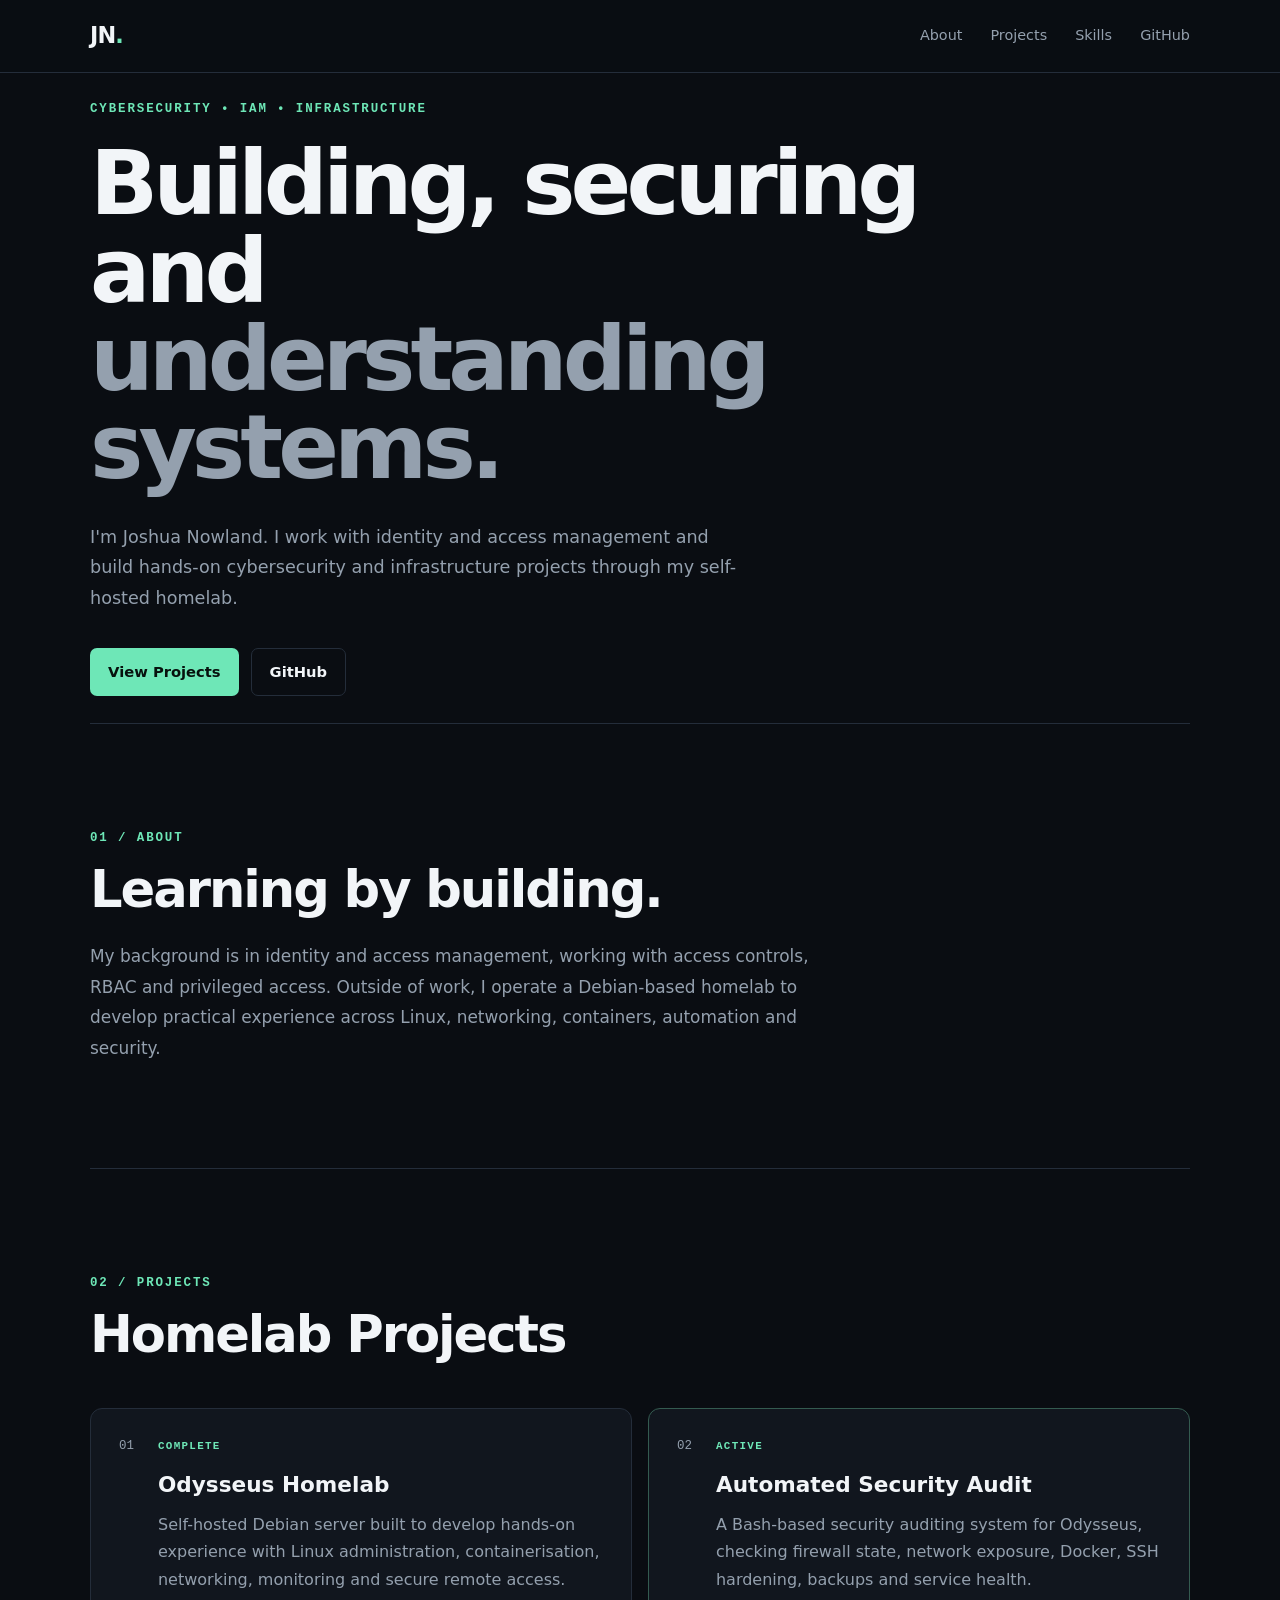
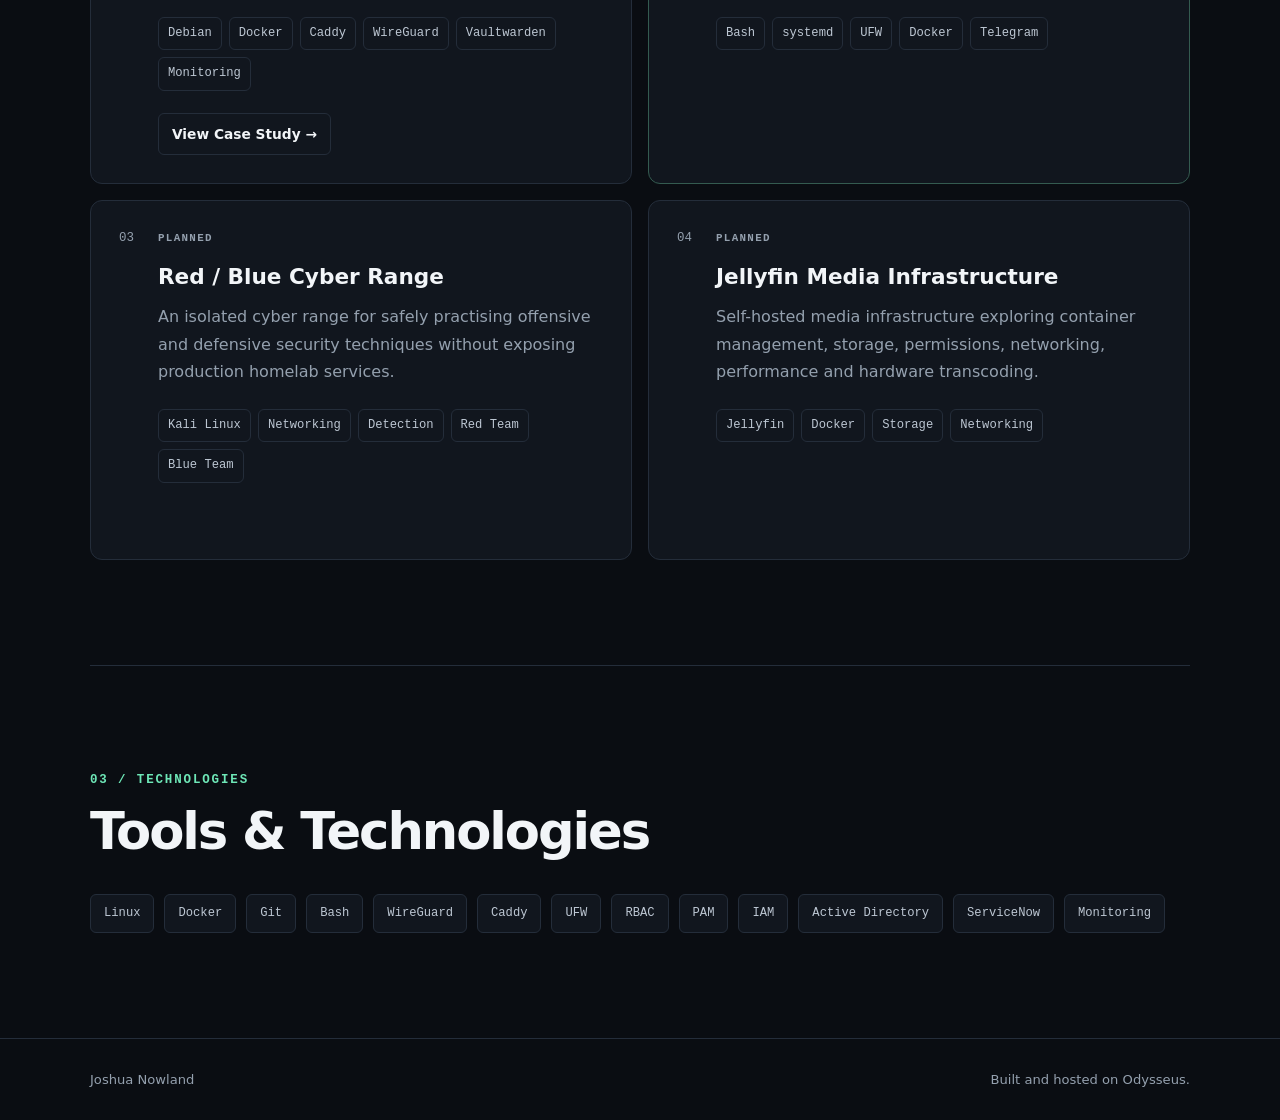
==== index.html @ 7f3c0e09 "Activate security audit project" ====
<!DOCTYPE html>
<html lang="en">
<head>
    <meta charset="UTF-8">
    <meta name="viewport" content="width=device-width, initial-scale=1.0">

    <title>Joshua Nowland | Cybersecurity & Infrastructure</title>

    <meta name="description"
          content="Joshua Nowland's cybersecurity, infrastructure and homelab portfolio.">

    <link rel="stylesheet" href="assets/css/style.css">
</head>

<body>

<header>
    <nav class="container">
        <a class="logo" href="#">JN<span>.</span></a>

        <div class="nav-links">
            <a href="#about">About</a>
            <a href="#projects">Projects</a>
            <a href="#skills">Skills</a>
            <a href="https://github.com/beynzzzz"
               target="_blank"
               rel="noopener noreferrer">GitHub</a>
        </div>
    </nav>
</header>


<main>

    <!-- HERO -->
    <section class="hero container">

        <p class="eyebrow">CYBERSECURITY • IAM • INFRASTRUCTURE</p>

        <h1>
            Building, securing and
            <span>understanding systems.</span>
        </h1>

        <p class="hero-text">
            I'm Joshua Nowland. I work with identity and access management
            and build hands-on cybersecurity and infrastructure projects
            through my self-hosted homelab.
        </p>

        <div class="hero-buttons">
            <a class="button primary" href="#projects">View Projects</a>

            <a class="button secondary"
               href="https://github.com/beynzzzz"
               target="_blank"
               rel="noopener noreferrer">
               GitHub
            </a>
        </div>

    </section>


    <!-- ABOUT -->
    <section id="about" class="section container">

        <p class="section-label">01 / ABOUT</p>

        <h2>Learning by building.</h2>

        <p class="section-intro">
            My background is in identity and access management, working with
            access controls, RBAC and privileged access. Outside of work,
            I operate a Debian-based homelab to develop practical experience
            across Linux, networking, containers, automation and security.
        </p>

    </section>


    <!-- PROJECTS -->
    <section id="projects" class="section container">

        <p class="section-label">02 / PROJECTS</p>

        <h2>Homelab Projects</h2>

        <div class="project-grid">

            <article class="project-card">
                <div class="project-number">01</div>

                <div>
                    <p class="project-status live">COMPLETE</p>

                    <h3>Odysseus Homelab</h3>

                    <p>
                        Self-hosted Debian server built to develop hands-on
                        experience with Linux administration, containerisation,
                        networking, monitoring and secure remote access.
                    </p>

                    <div class="tags">
                        <span>Debian</span>
                        <span>Docker</span>
                        <span>Caddy</span>
                        <span>WireGuard</span>
                        <span>Vaultwarden</span>
                        <span>Monitoring</span>
                    </div>
		    <a class="project-link" href="/projects/odysseus/">
    			View Case Study →
		    </a>
                </div>
            </article>


            <article class="project-card featured">
                <div class="project-number">02</div>

                <div>
                    <p class="project-status live">ACTIVE</p>

                    <h3>Automated Security Audit</h3>

                    <p>
                        A Bash-based security auditing system for Odysseus,
                        checking firewall state, network exposure, Docker,
                        SSH hardening, backups and service health.
                    </p>

                    <div class="tags">
                        <span>Bash</span>
                        <span>systemd</span>
                        <span>UFW</span>
                        <span>Docker</span>
                        <span>Telegram</span>
                    </div>
                </div>
            </article>


            <article class="project-card">
                <div class="project-number">03</div>

                <div>
                    <p class="project-status">PLANNED</p>

                    <h3>Red / Blue Cyber Range</h3>

                    <p>
                        An isolated cyber range for safely practising offensive
                        and defensive security techniques without exposing
                        production homelab services.
                    </p>

                    <div class="tags">
                        <span>Kali Linux</span>
                        <span>Networking</span>
                        <span>Detection</span>
                        <span>Red Team</span>
                        <span>Blue Team</span>
                    </div>
                </div>
            </article>


            <article class="project-card">
                <div class="project-number">04</div>

                <div>
                    <p class="project-status">PLANNED</p>

                    <h3>Jellyfin Media Infrastructure</h3>

                    <p>
                        Self-hosted media infrastructure exploring container
                        management, storage, permissions, networking,
                        performance and hardware transcoding.
                    </p>

                    <div class="tags">
                        <span>Jellyfin</span>
                        <span>Docker</span>
                        <span>Storage</span>
                        <span>Networking</span>
                    </div>
                </div>
            </article>

        </div>

    </section>


    <!-- SKILLS -->
    <section id="skills" class="section container">

        <p class="section-label">03 / TECHNOLOGIES</p>

        <h2>Tools & Technologies</h2>

        <div class="skills">
            <span>Linux</span>
            <span>Docker</span>
            <span>Git</span>
            <span>Bash</span>
            <span>WireGuard</span>
            <span>Caddy</span>
            <span>UFW</span>
            <span>RBAC</span>
            <span>PAM</span>
            <span>IAM</span>
            <span>Active Directory</span>
            <span>ServiceNow</span>
            <span>Monitoring</span>
        </div>

    </section>

</main>


<footer>
    <div class="container footer-content">
        <p>Joshua Nowland</p>
        <p>Built and hosted on Odysseus.</p>
    </div>
</footer>

</body>
</html>
---- assets/css/style.css ----
:root {
    --background: #0a0d12;
    --surface: #11161e;
    --surface-hover: #161d27;
    --border: #242d3a;
    --border-hover: #3a495d;

    --text: #f2f5f8;
    --muted: #94a0ae;

    --accent: #6ee7b7;
    --accent-dark: #36b889;

    --max-width: 1100px;
}


/* ========================================
   RESET
   ======================================== */

* {
    box-sizing: border-box;
    margin: 0;
    padding: 0;
}

html {
    scroll-behavior: smooth;
}

body {
    min-height: 100vh;

    background: var(--background);
    color: var(--text);

    font-family:
        Inter,
        ui-sans-serif,
        system-ui,
        -apple-system,
        BlinkMacSystemFont,
        "Segoe UI",
        sans-serif;

    line-height: 1.6;
}

a {
    color: inherit;
    text-decoration: none;
}

.container {
    width: min(90%, var(--max-width));
    margin-inline: auto;
}


/* ========================================
   HEADER / NAVIGATION
   ======================================== */

header {
    position: relative;
    z-index: 10;

    background: rgba(10, 13, 18, 0.96);
    border-bottom: 1px solid var(--border);
}

nav {
    min-height: 72px;

    display: flex;
    align-items: center;
    justify-content: space-between;

    gap: 30px;
}

.logo {
    flex-shrink: 0;

    font-size: 1.4rem;
    font-weight: 800;
    letter-spacing: -0.04em;
}

.logo span {
    color: var(--accent);
}

.nav-links {
    display: flex;
    align-items: center;
    gap: 28px;
}

.nav-links a {
    color: var(--muted);

    font-size: 0.9rem;

    transition: color 0.2s ease;
}

.nav-links a:hover {
    color: var(--text);
}


/* ========================================
   HOMEPAGE HERO
   ======================================== */

.hero {
    min-height: 650px;

    display: flex;
    flex-direction: column;
    justify-content: center;
}

.eyebrow,
.section-label {
    color: var(--accent);

    font-family:
        "SFMono-Regular",
        Consolas,
        "Liberation Mono",
        monospace;

    font-size: 0.78rem;
    font-weight: 700;
    letter-spacing: 0.15em;
}

.hero h1 {
    max-width: 850px;

    margin-top: 20px;

    font-size: clamp(3rem, 7vw, 5.7rem);
    line-height: 0.98;
    letter-spacing: -0.055em;
}

.hero h1 span {
    color: var(--muted);
}

.hero-text {
    max-width: 650px;

    margin-top: 30px;

    color: var(--muted);

    font-size: 1.1rem;
    line-height: 1.75;
}

.hero-buttons {
    display: flex;
    flex-wrap: wrap;
    gap: 12px;

    margin-top: 34px;
}


/* ========================================
   BUTTONS
   ======================================== */

.button {
    display: inline-flex;
    align-items: center;
    justify-content: center;

    padding: 11px 18px;

    border-radius: 7px;

    font-size: 0.92rem;
    font-weight: 650;

    transition:
        background 0.2s ease,
        color 0.2s ease,
        border-color 0.2s ease,
        transform 0.2s ease;
}

.button.primary {
    background: var(--accent);
    color: #07110d;
}

.button.primary:hover {
    background: var(--accent-dark);
    transform: translateY(-1px);
}

.button.secondary {
    border: 1px solid var(--border);
}

.button.secondary:hover {
    background: var(--surface);
    border-color: var(--border-hover);
}


/* ========================================
   GENERAL SECTIONS
   ======================================== */

.section {
    padding: 105px 0;

    border-top: 1px solid var(--border);
}

.section h2 {
    margin-top: 12px;

    font-size: clamp(2rem, 4vw, 3.2rem);
    line-height: 1.1;
    letter-spacing: -0.04em;
}

.section-intro {
    max-width: 750px;

    margin-top: 24px;

    color: var(--muted);

    font-size: 1.06rem;
    line-height: 1.8;
}


/* ========================================
   HOMEPAGE PROJECTS
   ======================================== */

.project-grid {
    margin-top: 45px;

    display: grid;
    grid-template-columns: repeat(2, minmax(0, 1fr));

    gap: 16px;
}

.project-card {
    position: relative;

    min-height: 360px;

    padding: 28px;

    display: flex;
    gap: 24px;

    background: var(--surface);

    border: 1px solid var(--border);
    border-radius: 12px;

    transition:
        transform 0.2s ease,
        background 0.2s ease,
        border-color 0.2s ease;
}

.project-card:hover {
    transform: translateY(-3px);

    background: var(--surface-hover);
    border-color: var(--border-hover);
}

.project-card.featured {
    border-color: #345b50;
}

.project-number {
    flex-shrink: 0;

    color: var(--muted);

    font-family:
        "SFMono-Regular",
        Consolas,
        "Liberation Mono",
        monospace;

    font-size: 0.78rem;
}

.project-card > div:last-child {
    min-width: 0;

    flex: 1;

    display: flex;
    flex-direction: column;
}

.project-status {
    display: inline-block;

    margin-bottom: 15px;

    color: var(--muted);

    font-family:
        "SFMono-Regular",
        Consolas,
        "Liberation Mono",
        monospace;

    font-size: 0.68rem;
    font-weight: 700;
    letter-spacing: 0.12em;
}

.project-status.live {
    color: var(--accent);
}

.project-card h3 {
    margin-bottom: 12px;

    font-size: 1.35rem;
    line-height: 1.35;
}

.project-card p {
    max-width: 540px;

    color: var(--muted);

    line-height: 1.7;
}


/* ========================================
   TAGS
   ======================================== */

.tags {
    display: flex;
    flex-wrap: wrap;

    gap: 7px;

    margin-top: 24px;
}

.tags span,
.skills span {
    padding: 6px 9px;

    color: #bdc7d3;

    border: 1px solid var(--border);
    border-radius: 6px;

    font-family:
        "SFMono-Regular",
        Consolas,
        "Liberation Mono",
        monospace;

    font-size: 0.76rem;
}


/* ========================================
   PROJECT CARD ACTION
   ======================================== */

.project-card .project-link {
    width: fit-content;

    display: inline-flex;
    align-items: center;

    margin-top: 22px;
    padding: 9px 13px;

    color: var(--text);

    border: 1px solid var(--border);
    border-radius: 6px;

    font-family: inherit;
    font-size: 0.86rem;
    font-weight: 600;

    transition:
        color 0.2s ease,
        background 0.2s ease,
        border-color 0.2s ease,
        transform 0.2s ease;
}

.project-card .project-link:hover {
    color: var(--accent);

    background: var(--surface-hover);
    border-color: var(--border-hover);

    transform: translateX(2px);
}


/* ========================================
   SKILLS
   ======================================== */

.skills {
    display: flex;
    flex-wrap: wrap;

    gap: 10px;

    margin-top: 35px;
}

.skills span {
    padding: 9px 13px;

    background: var(--surface);
}


/* ========================================
   ODYSSEUS CASE STUDY
   ======================================== */

/*
   This deliberately gives the project page
   the same horizontal alignment as the homepage
   even if the HTML does not include .container.
*/

.case-hero,
.case-hero ~ .section {
    width: min(90%, var(--max-width));
    margin-inline: auto;
}


/* Case study intro */

.case-hero {
    padding: 80px 0 72px;
}

.case-hero .back-link {
    display: inline-block;

    margin-bottom: 34px;

    color: var(--muted);

    font-size: 0.88rem;

    transition: color 0.2s ease;
}

.case-hero .back-link:hover {
    color: var(--accent);
}

.case-hero .eyebrow {
    display: block;

    margin-bottom: 14px;
}

.case-hero h1 {
    max-width: 800px;

    margin: 0;

    font-size: clamp(3rem, 6vw, 5rem);
    line-height: 1;
    letter-spacing: -0.055em;
}

.case-hero .hero-text {
    max-width: 720px;

    margin-top: 26px;

    color: var(--muted);

    font-size: 1.08rem;
    line-height: 1.8;
}

.case-hero .tags {
    margin-top: 28px;
}


/* Case study sections */

.case-hero ~ .section {
    padding: 78px 0;

    border-top: 1px solid var(--border);
}

.case-hero ~ .section .section-label {
    display: block;

    margin-bottom: 16px;
}

.case-hero ~ .section h2 {
    max-width: 800px;

    margin: 0;

    font-size: clamp(2rem, 4vw, 3rem);
    line-height: 1.1;
    letter-spacing: -0.04em;
}

.case-hero ~ .section > .section-intro {
    max-width: 760px;

    margin-top: 22px;

    color: var(--muted);

    font-size: 1.02rem;
    line-height: 1.8;
}


/* Case study information grid */

.case-grid {
    display: grid;
    grid-template-columns: repeat(2, minmax(0, 1fr));

    gap: 16px;

    margin-top: 36px;
}

.case-panel {
    min-width: 0;

    padding: 25px;

    background: var(--surface);

    border: 1px solid var(--border);
    border-radius: 11px;
}

.case-panel h3 {
    margin: 0 0 10px;

    color: var(--text);

    font-size: 1.05rem;
    line-height: 1.35;
}

.case-panel p {
    margin-top: 9px;

    color: var(--muted);

    font-size: 0.96rem;
    line-height: 1.75;
}

.case-panel code {
    padding: 2px 6px;

    background: var(--background);

    color: var(--text);

    border: 1px solid var(--border);
    border-radius: 4px;

    font-family:
        "SFMono-Regular",
        Consolas,
        "Liberation Mono",
        monospace;

    font-size: 0.86em;
}


/* Request path */

.architecture {
    width: 100%;

    margin: 20px 0 0;
    padding: 18px 20px;

    overflow-x: auto;

    background: #0c1118;

    color: #c7d0dc;

    border: 1px solid var(--border);
    border-radius: 7px;

    font-family:
        "SFMono-Regular",
        Consolas,
        "Liberation Mono",
        monospace;

    font-size: 0.8rem;
    line-height: 1.75;

    white-space: pre;
}


/* ========================================
   FOOTER
   ======================================== */

footer {
    padding: 30px 0;

    border-top: 1px solid var(--border);
}

.footer-content {
    display: flex;
    align-items: center;
    justify-content: space-between;

    gap: 20px;

    color: var(--muted);

    font-size: 0.82rem;
}

.footer-content a {
    transition: color 0.2s ease;
}

.footer-content a:hover {
    color: var(--accent);
}


/* ========================================
   MOBILE
   ======================================== */

@media (max-width: 720px) {

    .container {
        width: min(90%, var(--max-width));
    }


    /* Navigation */

    nav {
        min-height: 64px;
    }

    .nav-links {
        gap: 16px;
    }

    .nav-links a:not(:last-child) {
        display: none;
    }


    /* Homepage */

    .hero {
        min-height: 560px;
    }

    .hero h1 {
        font-size: clamp(2.8rem, 14vw, 4rem);
    }

    .section {
        padding: 70px 0;
    }

    .project-grid {
        grid-template-columns: 1fr;
    }

    .project-card {
        min-height: auto;

        padding: 24px;
    }


    /* Case study */

    .case-hero,
    .case-hero ~ .section {
        width: min(90%, var(--max-width));
    }

    .case-hero {
        padding: 58px 0 52px;
    }

    .case-hero .back-link {
        margin-bottom: 28px;
    }

    .case-hero .hero-text {
        font-size: 1rem;
    }

    .case-hero ~ .section {
        padding: 58px 0;
    }

    .case-grid {
        grid-template-columns: 1fr;

        gap: 14px;

        margin-top: 30px;
    }

    .case-panel {
        padding: 21px;
    }

    .architecture {
        padding: 15px;

        font-size: 0.72rem;
    }


    /* Footer */

    .footer-content {
        flex-direction: column;
        align-items: flex-start;

        gap: 6px;
    }
}
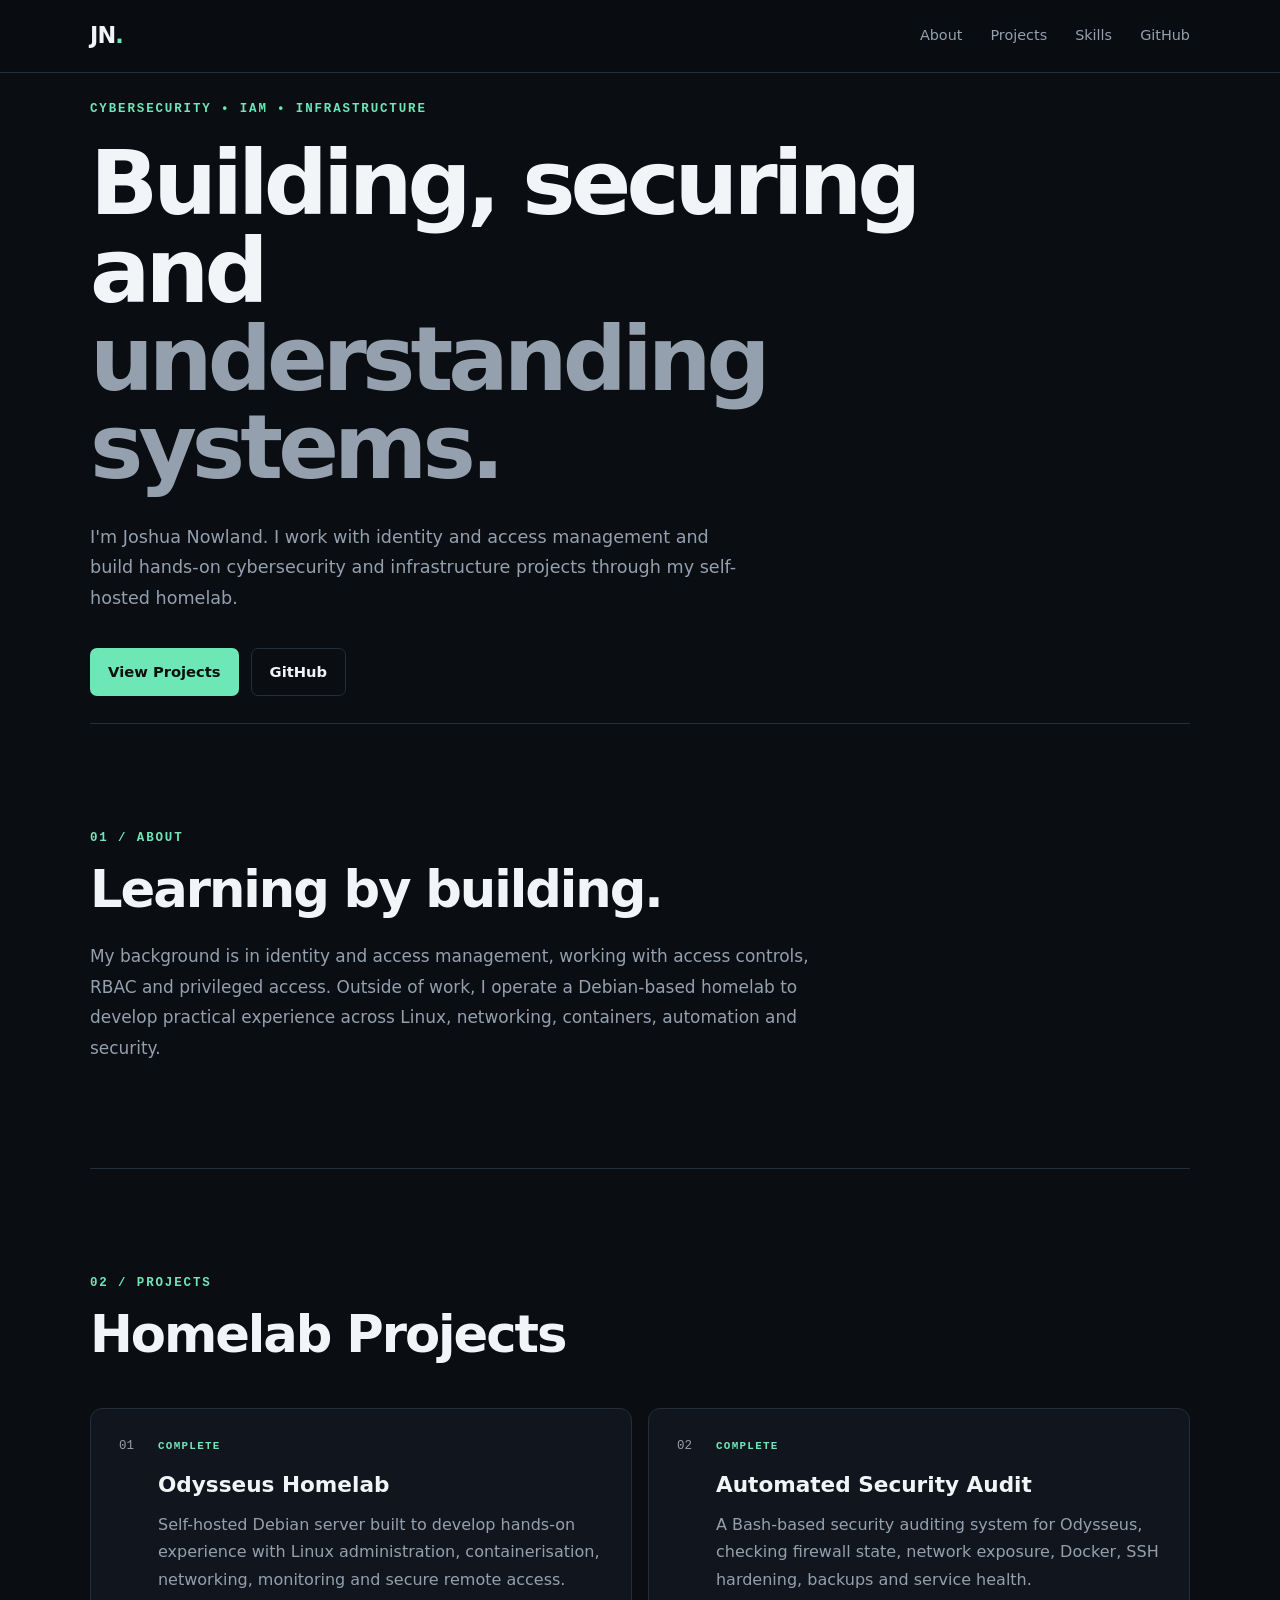
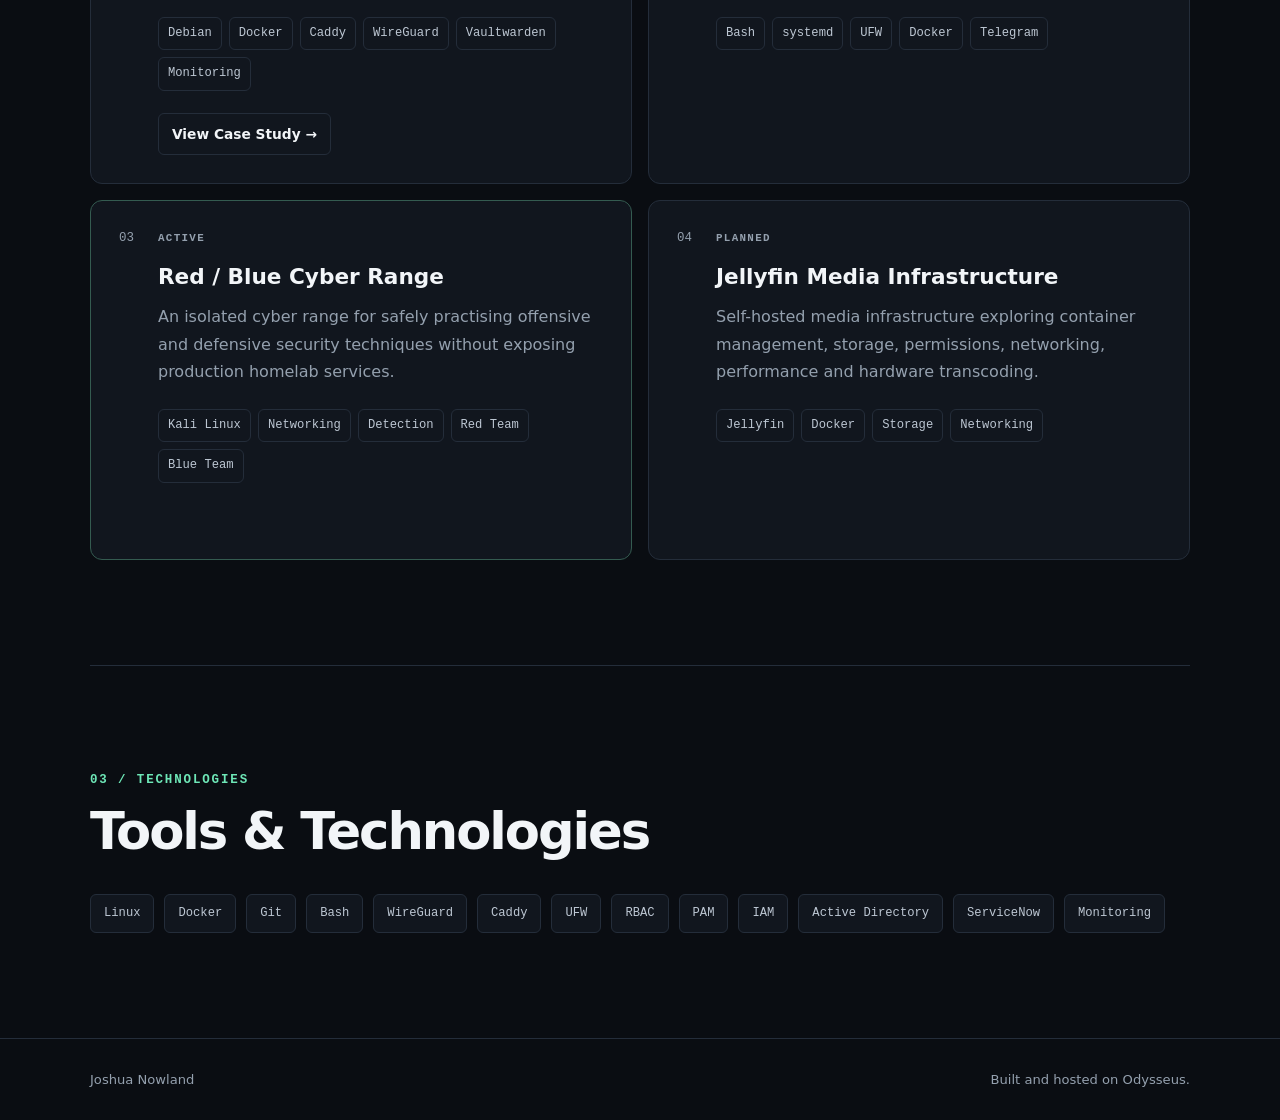
==== commit 6788b2cd: "Complete security audit and activate cyber range project" ====
--- a/index.html
+++ b/index.html
@@ -117,11 +117,11 @@
             </article>
 
 
-            <article class="project-card featured">
+            <article class="project-card">
                 <div class="project-number">02</div>
 
                 <div>
-                    <p class="project-status live">ACTIVE</p>
+                    <p class="project-status live">COMPLETE</p>
 
                     <h3>Automated Security Audit</h3>
 
@@ -142,11 +142,11 @@
             </article>
 
 
-            <article class="project-card">
+            <article class="project-card featured">
                 <div class="project-number">03</div>
 
                 <div>
-                    <p class="project-status">PLANNED</p>
+                    <p class="project-status">ACTIVE</p>
 
                     <h3>Red / Blue Cyber Range</h3>
 
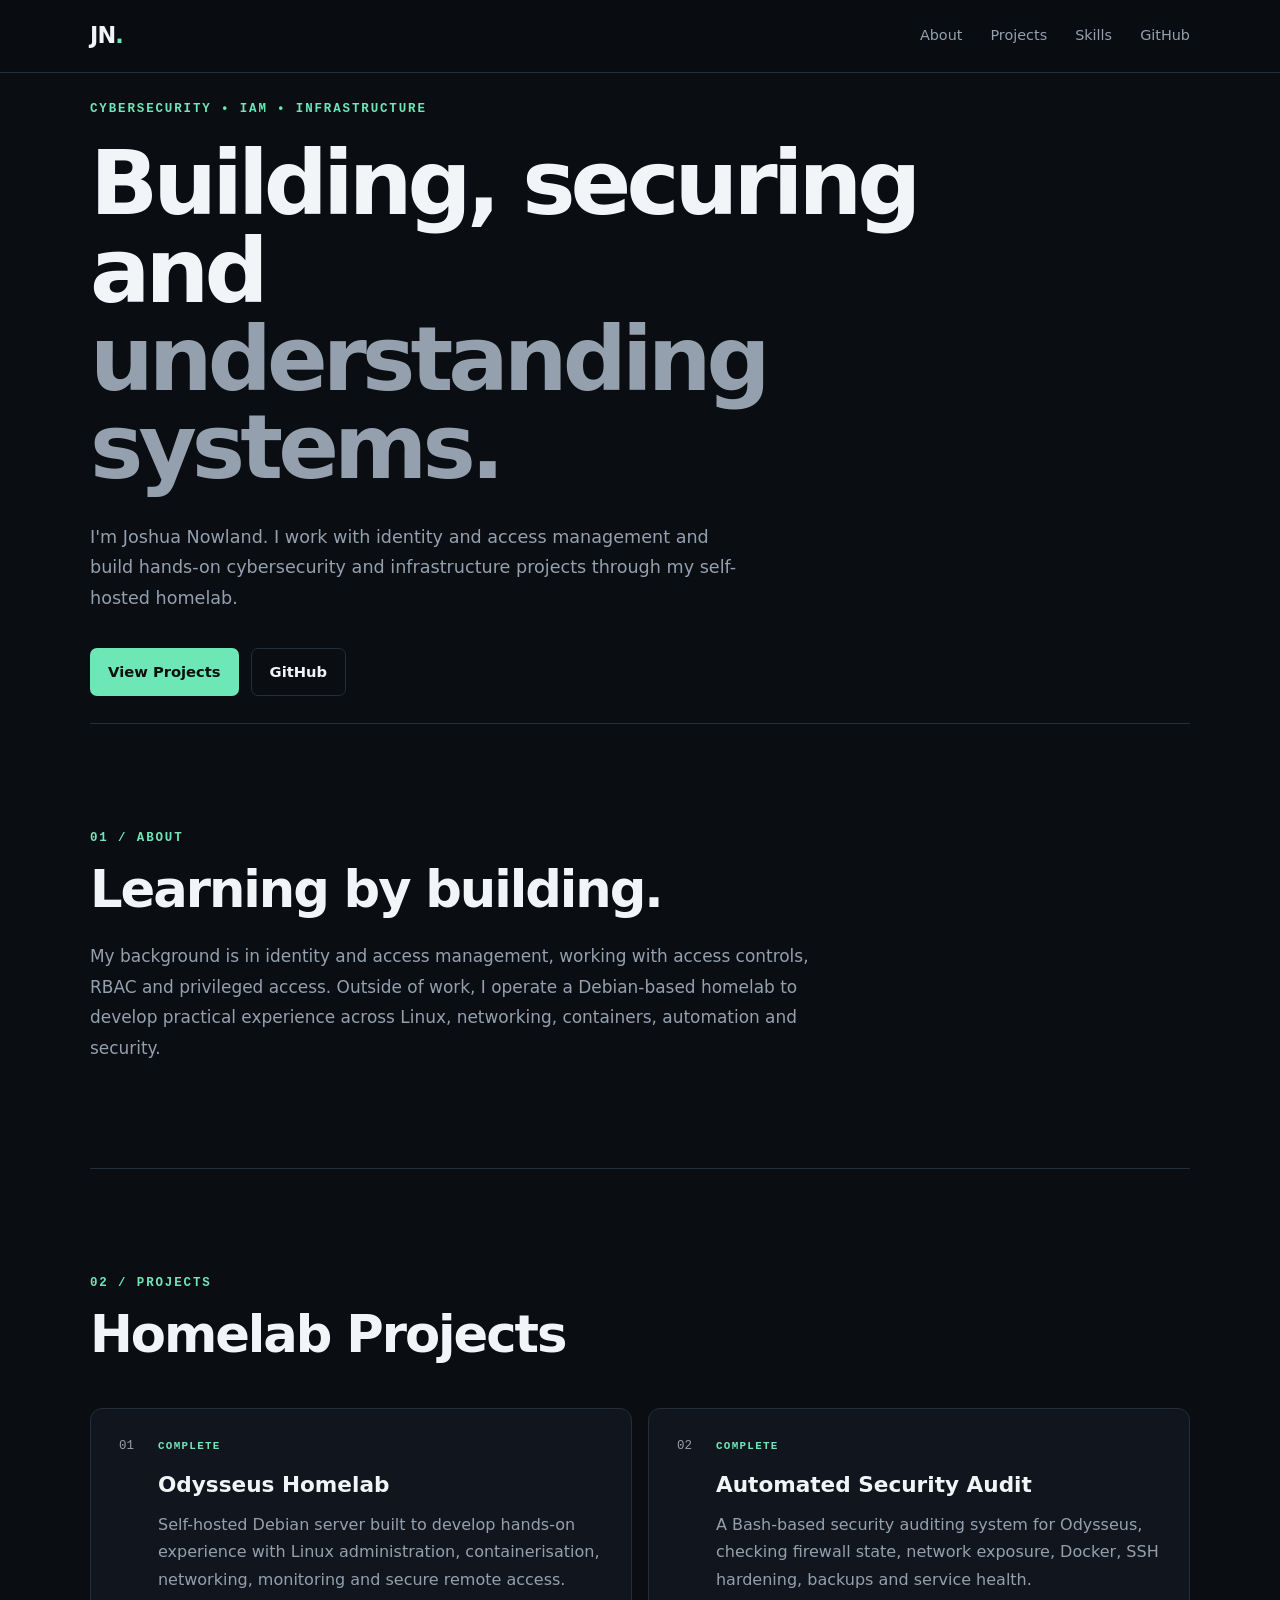
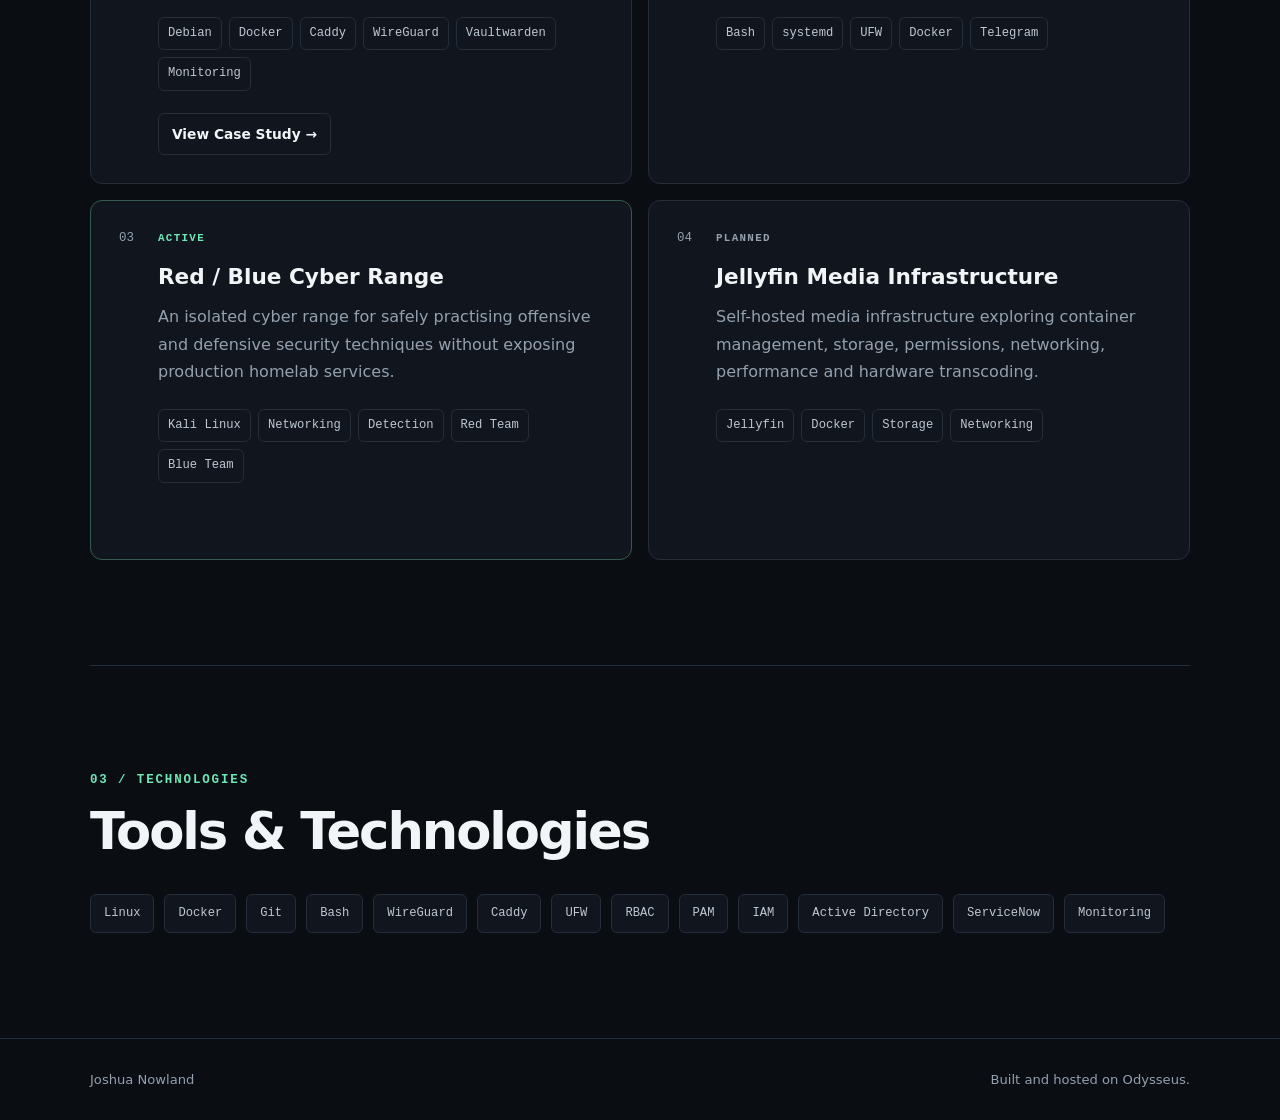
==== commit 7ef79cbf: "Style cyber range project as active" ====
--- a/index.html
+++ b/index.html
@@ -146,7 +146,7 @@
                 <div class="project-number">03</div>
 
                 <div>
-                    <p class="project-status">ACTIVE</p>
+                    <p class="project-status live">ACTIVE</p>
 
                     <h3>Red / Blue Cyber Range</h3>
 
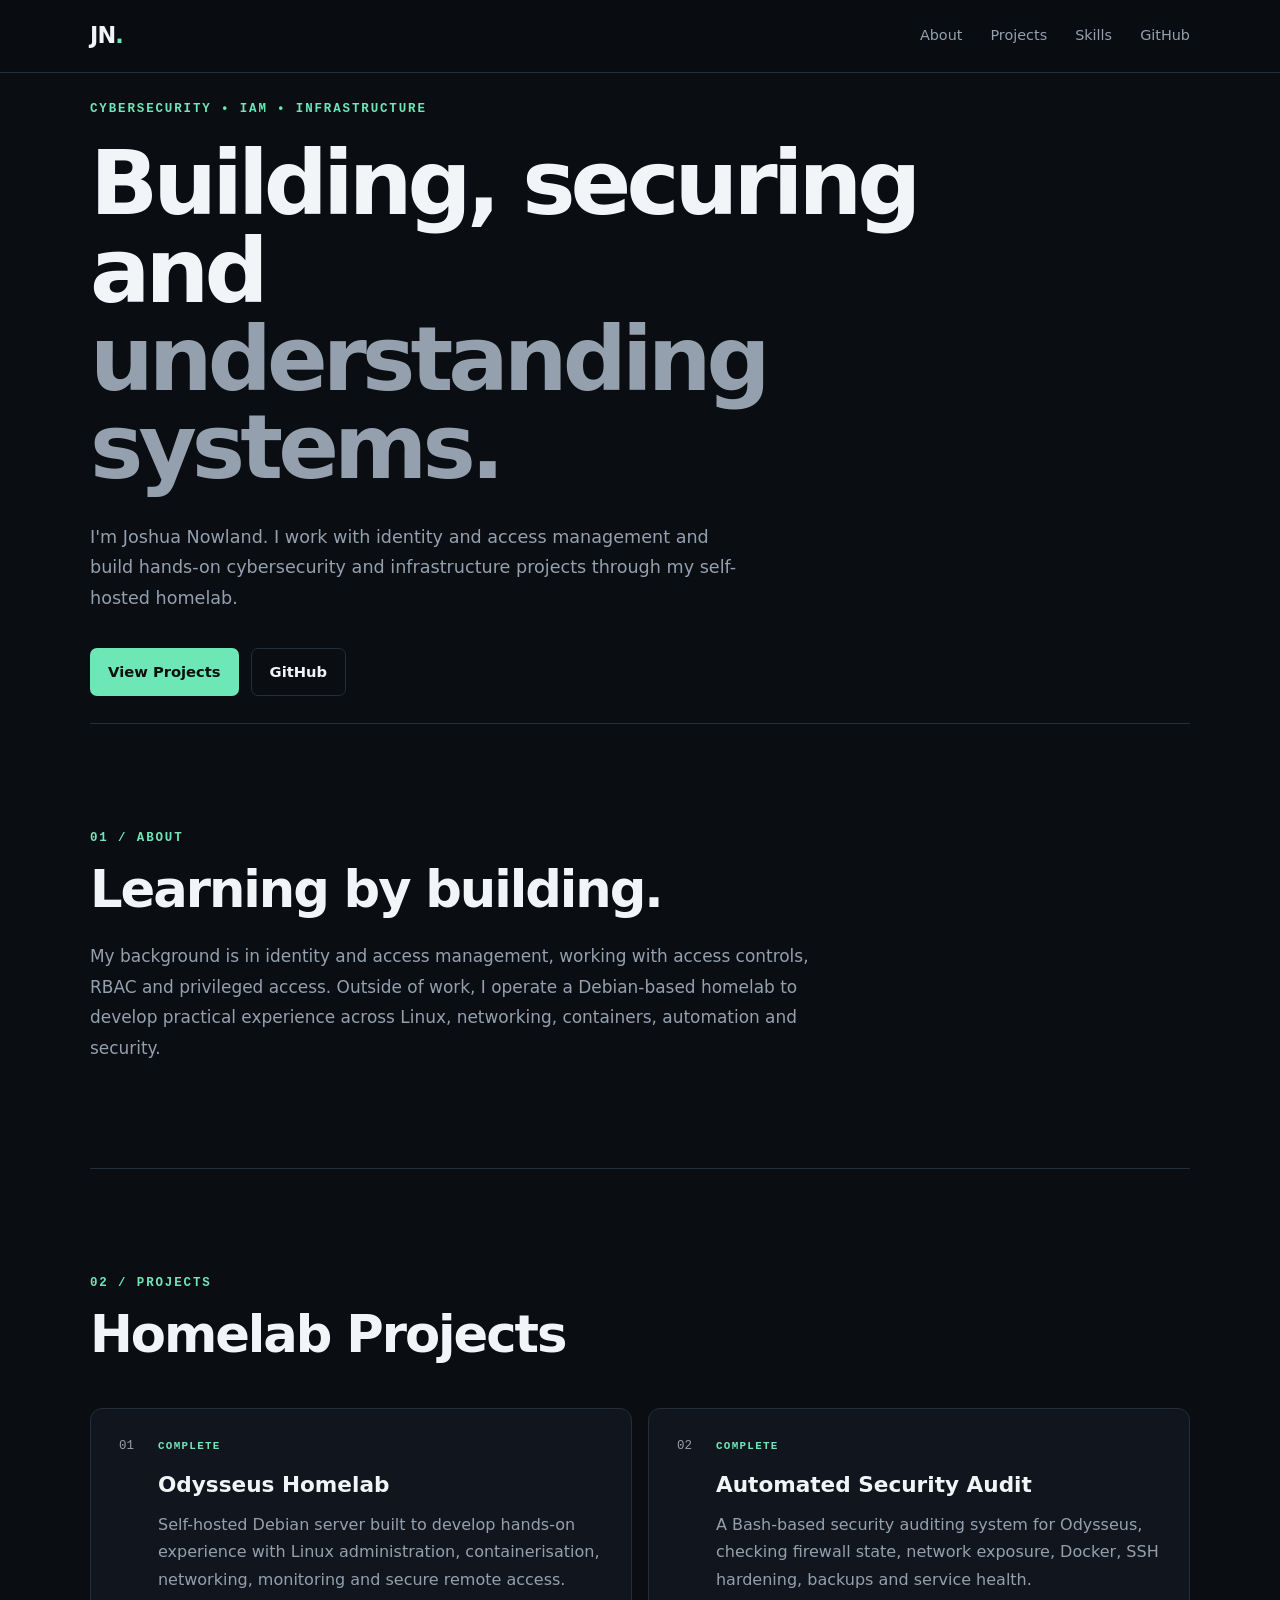
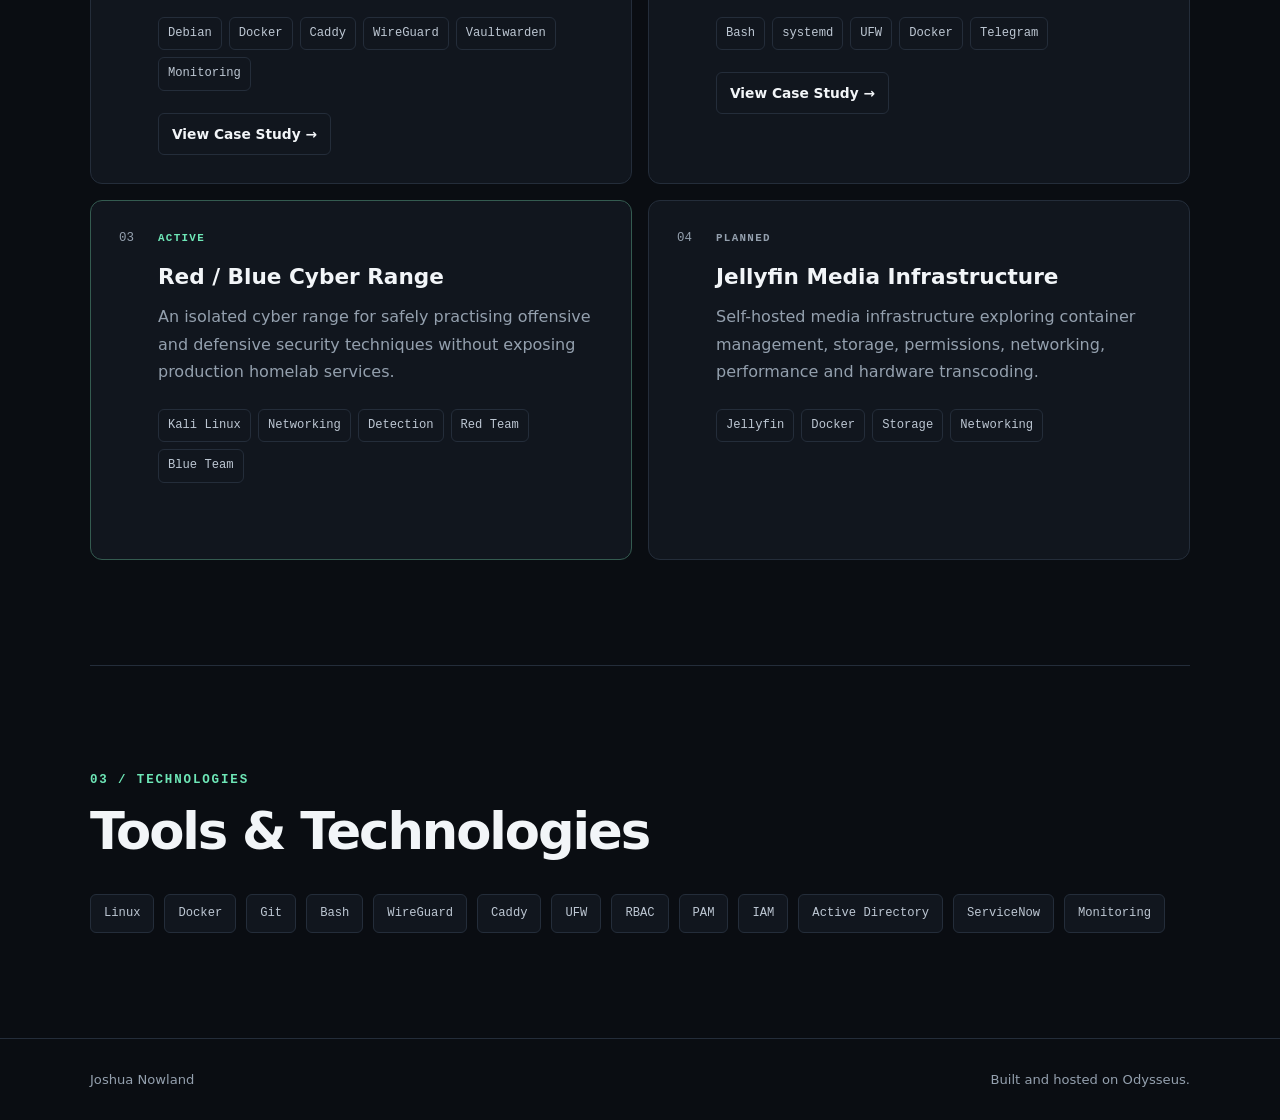
==== commit 3db61174: "Add security audit case study" ====
--- a/index.html
+++ b/index.html
@@ -136,8 +136,11 @@
                         <span>systemd</span>
                         <span>UFW</span>
                         <span>Docker</span>
-                        <span>Telegram</span>
-                    </div>
+                        <span>Telegram</span>	
+                    </div>
+		    <a class="project-link" href="/projects/security-audit/">
+    			View Case Study →
+		    </a>
                 </div>
             </article>
 
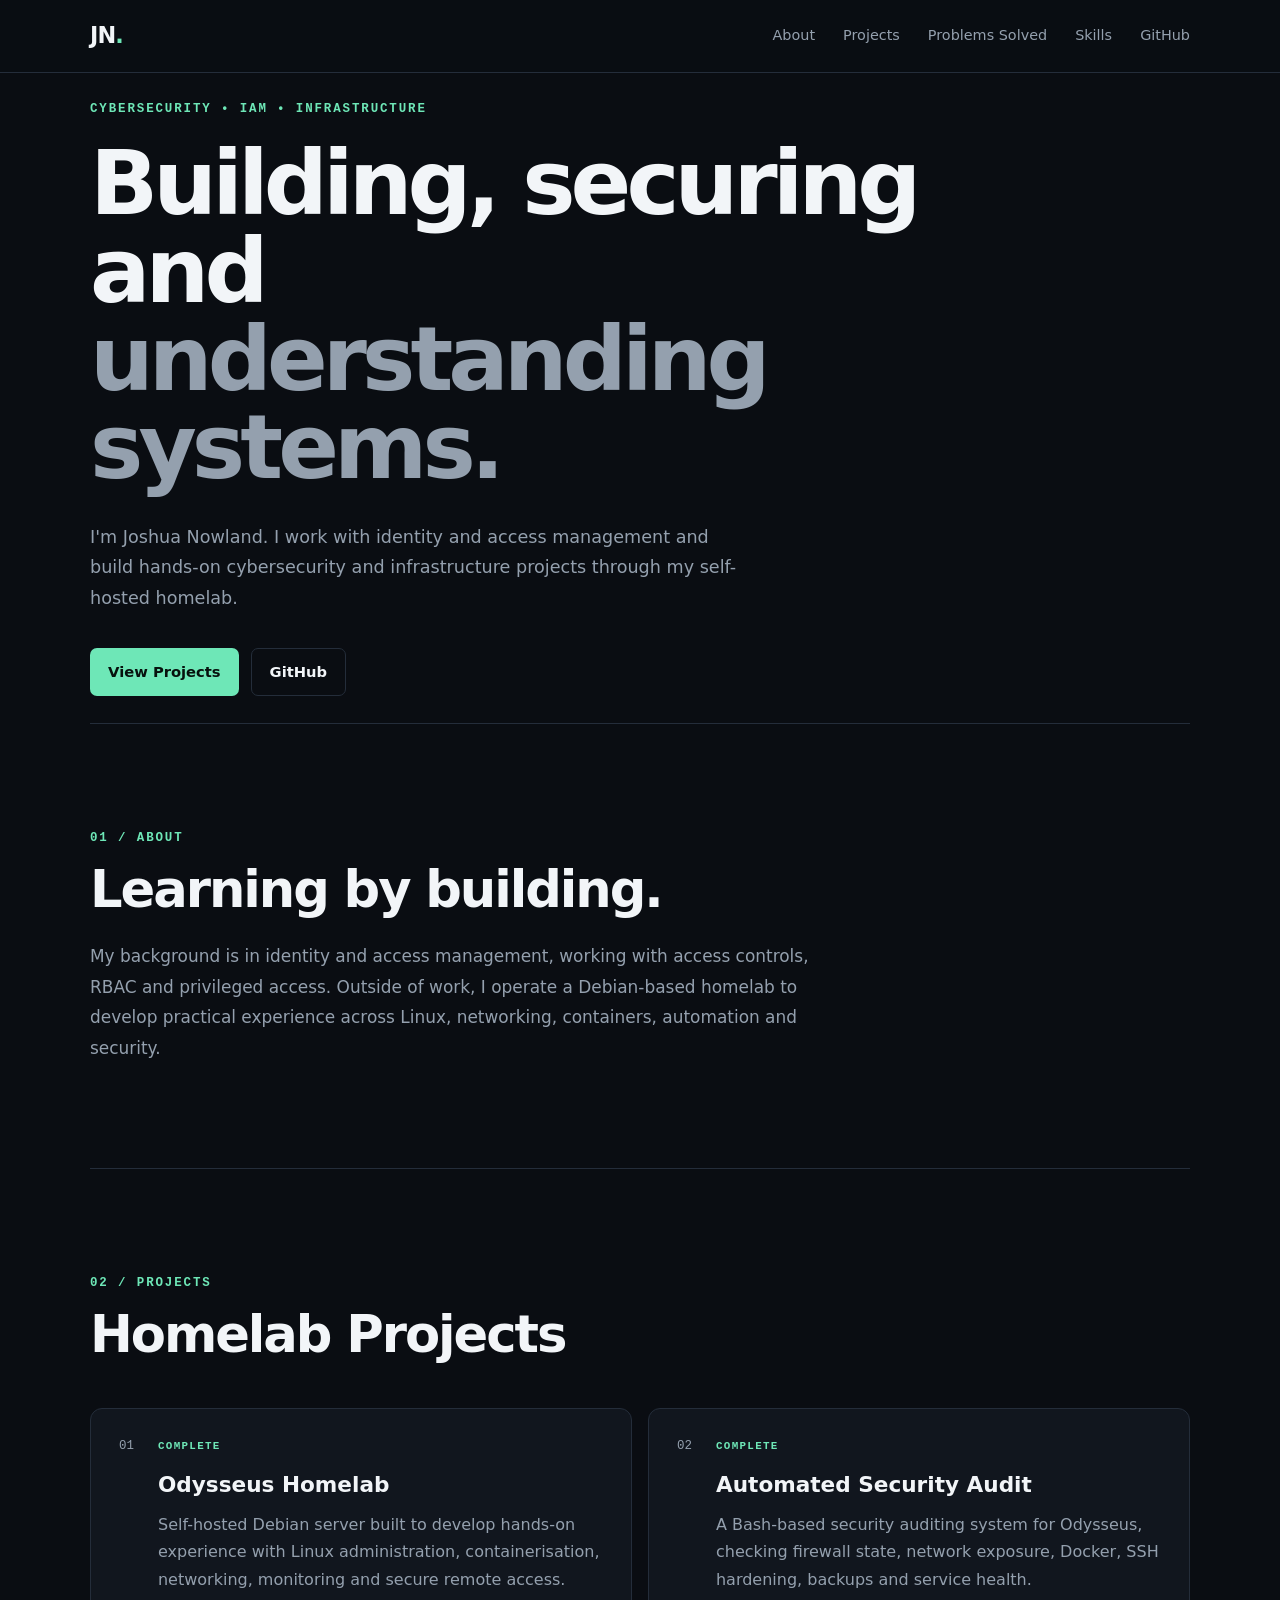
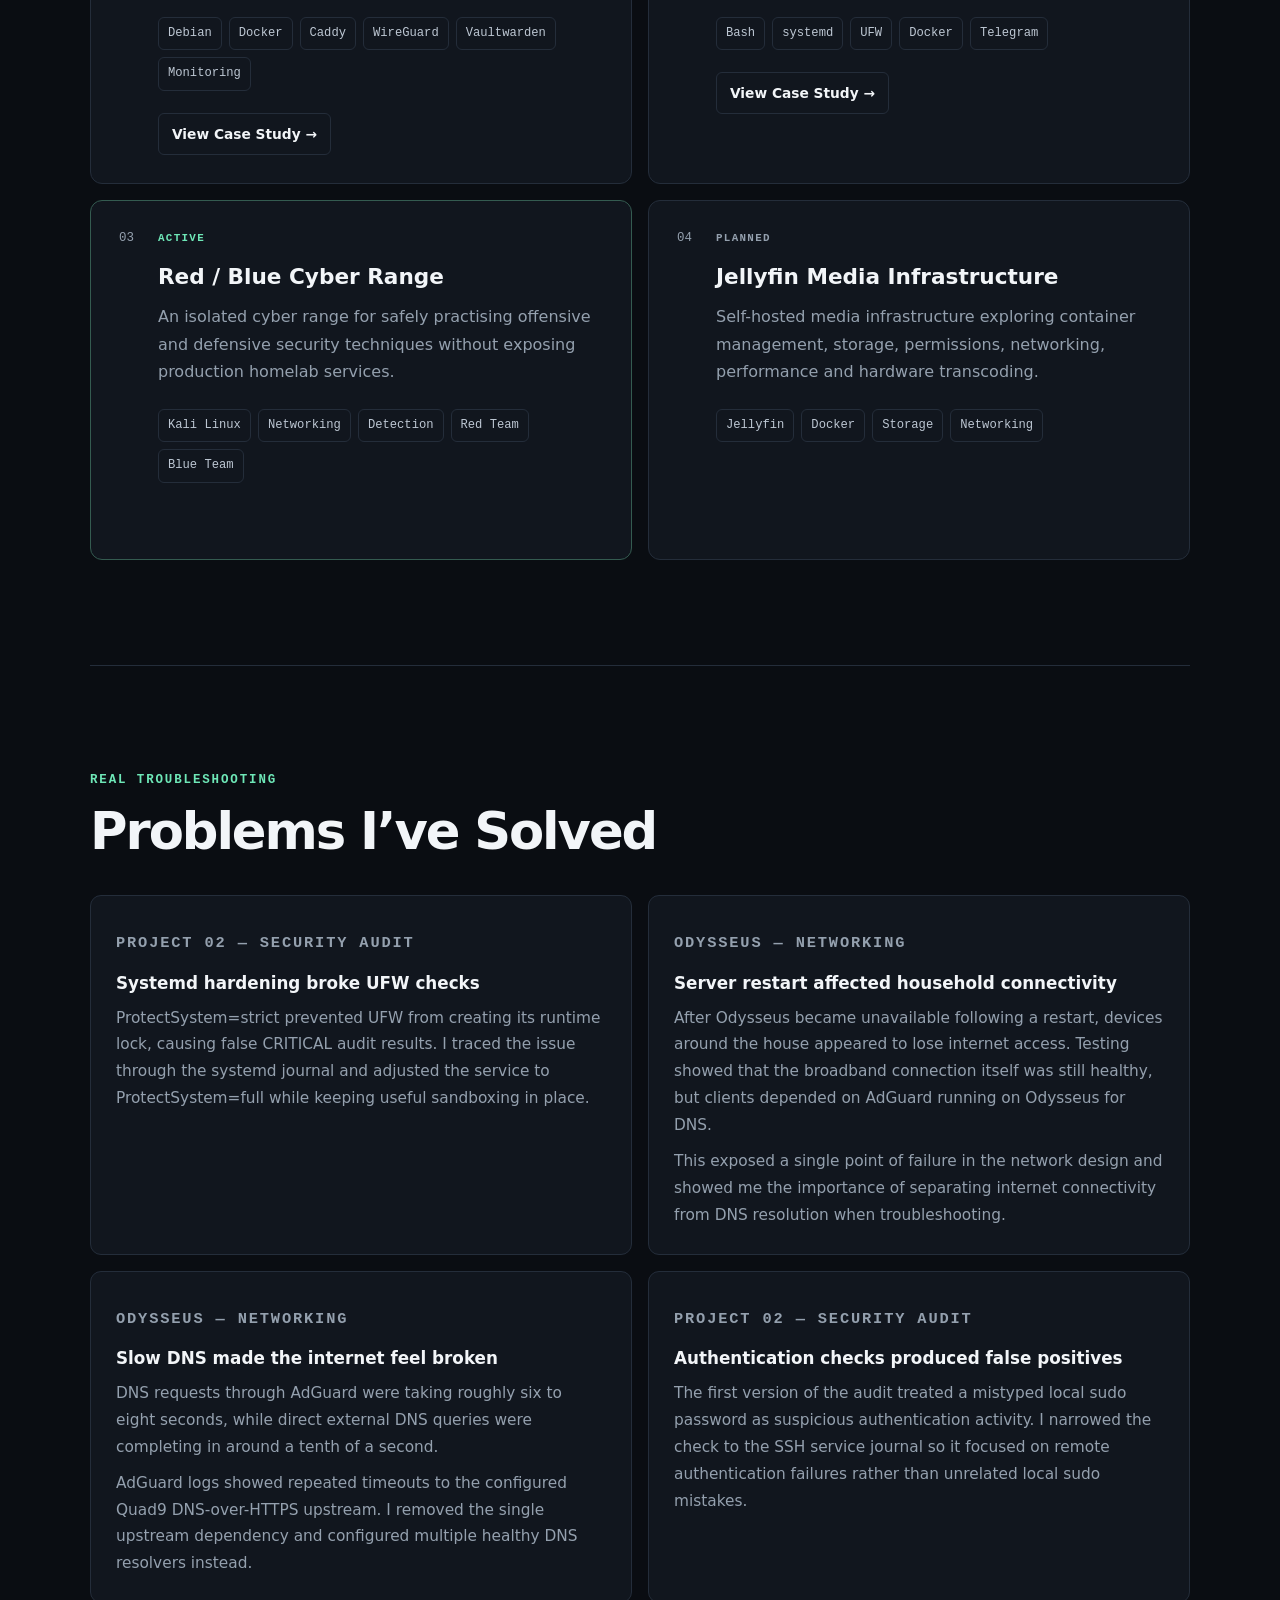
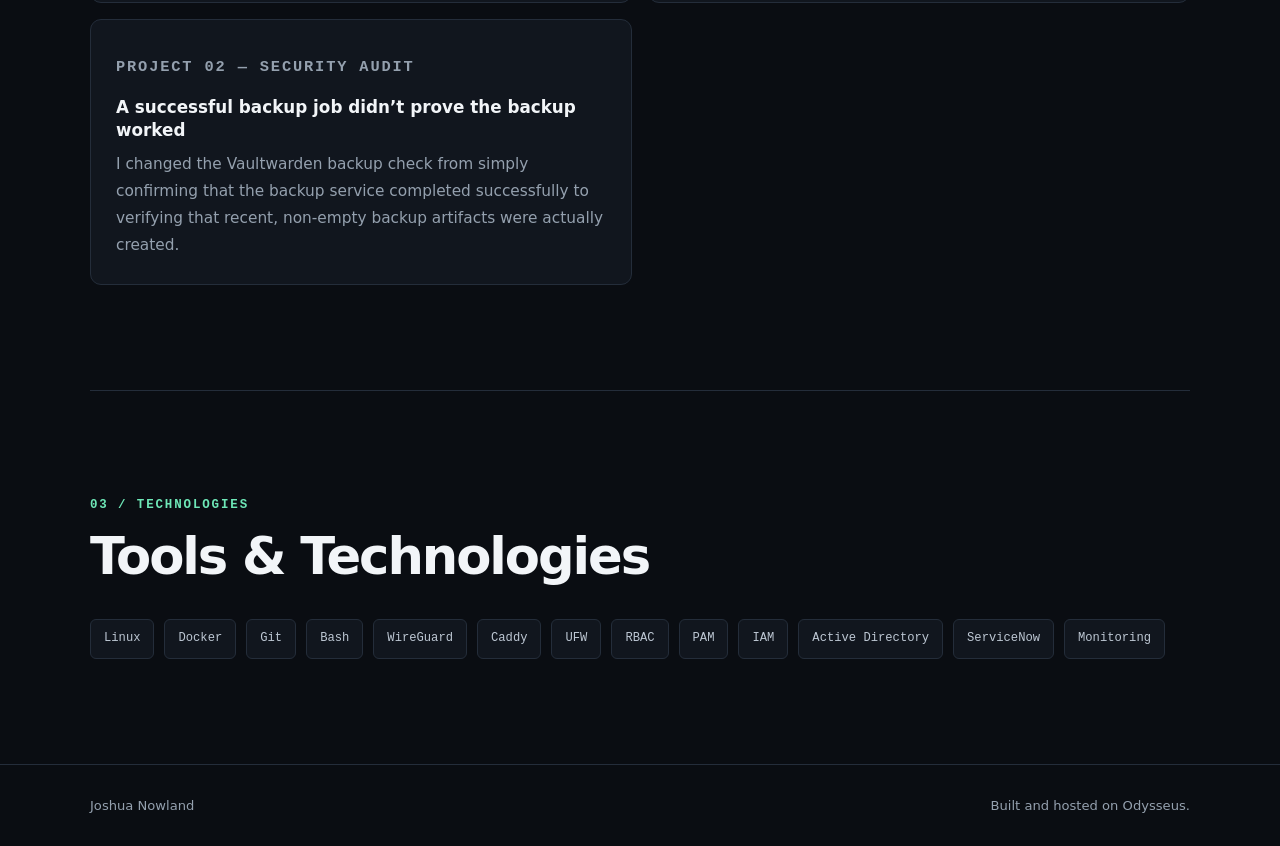
==== commit eaea46da: "Add troubleshooting section and complete security audit documentation" ====
--- a/index.html
+++ b/index.html
@@ -21,7 +21,8 @@
         <div class="nav-links">
             <a href="#about">About</a>
             <a href="#projects">Projects</a>
-            <a href="#skills">Skills</a>
+            <a href="#problems">Problems Solved</a>
+	    <a href="#skills">Skills</a>
             <a href="https://github.com/beynzzzz"
                target="_blank"
                rel="noopener noreferrer">GitHub</a>
@@ -197,7 +198,77 @@
 
     </section>
 
-
+    <section class="section container" id="problems">
+    <p class="section-label">REAL TROUBLESHOOTING</p>
+    <h2>Problems I’ve Solved</h2>
+
+    <div class="case-grid">
+
+        <div class="case-panel">
+            <p class="project-status">PROJECT 02 — SECURITY AUDIT</p>
+            <h3>Systemd hardening broke UFW checks</h3>
+            <p>
+                ProtectSystem=strict prevented UFW from creating its runtime lock,
+                causing false CRITICAL audit results. I traced the issue through the
+                systemd journal and adjusted the service to ProtectSystem=full while
+                keeping useful sandboxing in place.
+            </p>
+        </div>
+
+        <div class="case-panel">
+            <p class="project-status">ODYSSEUS — NETWORKING</p>
+            <h3>Server restart affected household connectivity</h3>
+            <p>
+                After Odysseus became unavailable following a restart, devices around
+                the house appeared to lose internet access. Testing showed that the
+                broadband connection itself was still healthy, but clients depended on
+                AdGuard running on Odysseus for DNS.
+            </p>
+            <p>
+                This exposed a single point of failure in the network design and showed
+                me the importance of separating internet connectivity from DNS
+                resolution when troubleshooting.
+            </p>
+        </div>
+
+        <div class="case-panel">
+            <p class="project-status">ODYSSEUS — NETWORKING</p>
+            <h3>Slow DNS made the internet feel broken</h3>
+            <p>
+                DNS requests through AdGuard were taking roughly six to eight seconds,
+                while direct external DNS queries were completing in around a tenth of
+                a second.
+            </p>
+            <p>
+                AdGuard logs showed repeated timeouts to the configured Quad9
+                DNS-over-HTTPS upstream. I removed the single upstream dependency and
+                configured multiple healthy DNS resolvers instead.
+            </p>
+        </div>
+
+        <div class="case-panel">
+            <p class="project-status">PROJECT 02 — SECURITY AUDIT</p>
+            <h3>Authentication checks produced false positives</h3>
+            <p>
+                The first version of the audit treated a mistyped local sudo password
+                as suspicious authentication activity. I narrowed the check to the SSH
+                service journal so it focused on remote authentication failures rather
+                than unrelated local sudo mistakes.
+            </p>
+        </div>
+
+        <div class="case-panel">
+            <p class="project-status">PROJECT 02 — SECURITY AUDIT</p>
+            <h3>A successful backup job didn’t prove the backup worked</h3>
+            <p>
+                I changed the Vaultwarden backup check from simply confirming that the
+                backup service completed successfully to verifying that recent,
+                non-empty backup artifacts were actually created.
+            </p>
+        </div>
+
+    </div>
+</section>
     <!-- SKILLS -->
     <section id="skills" class="section container">
 
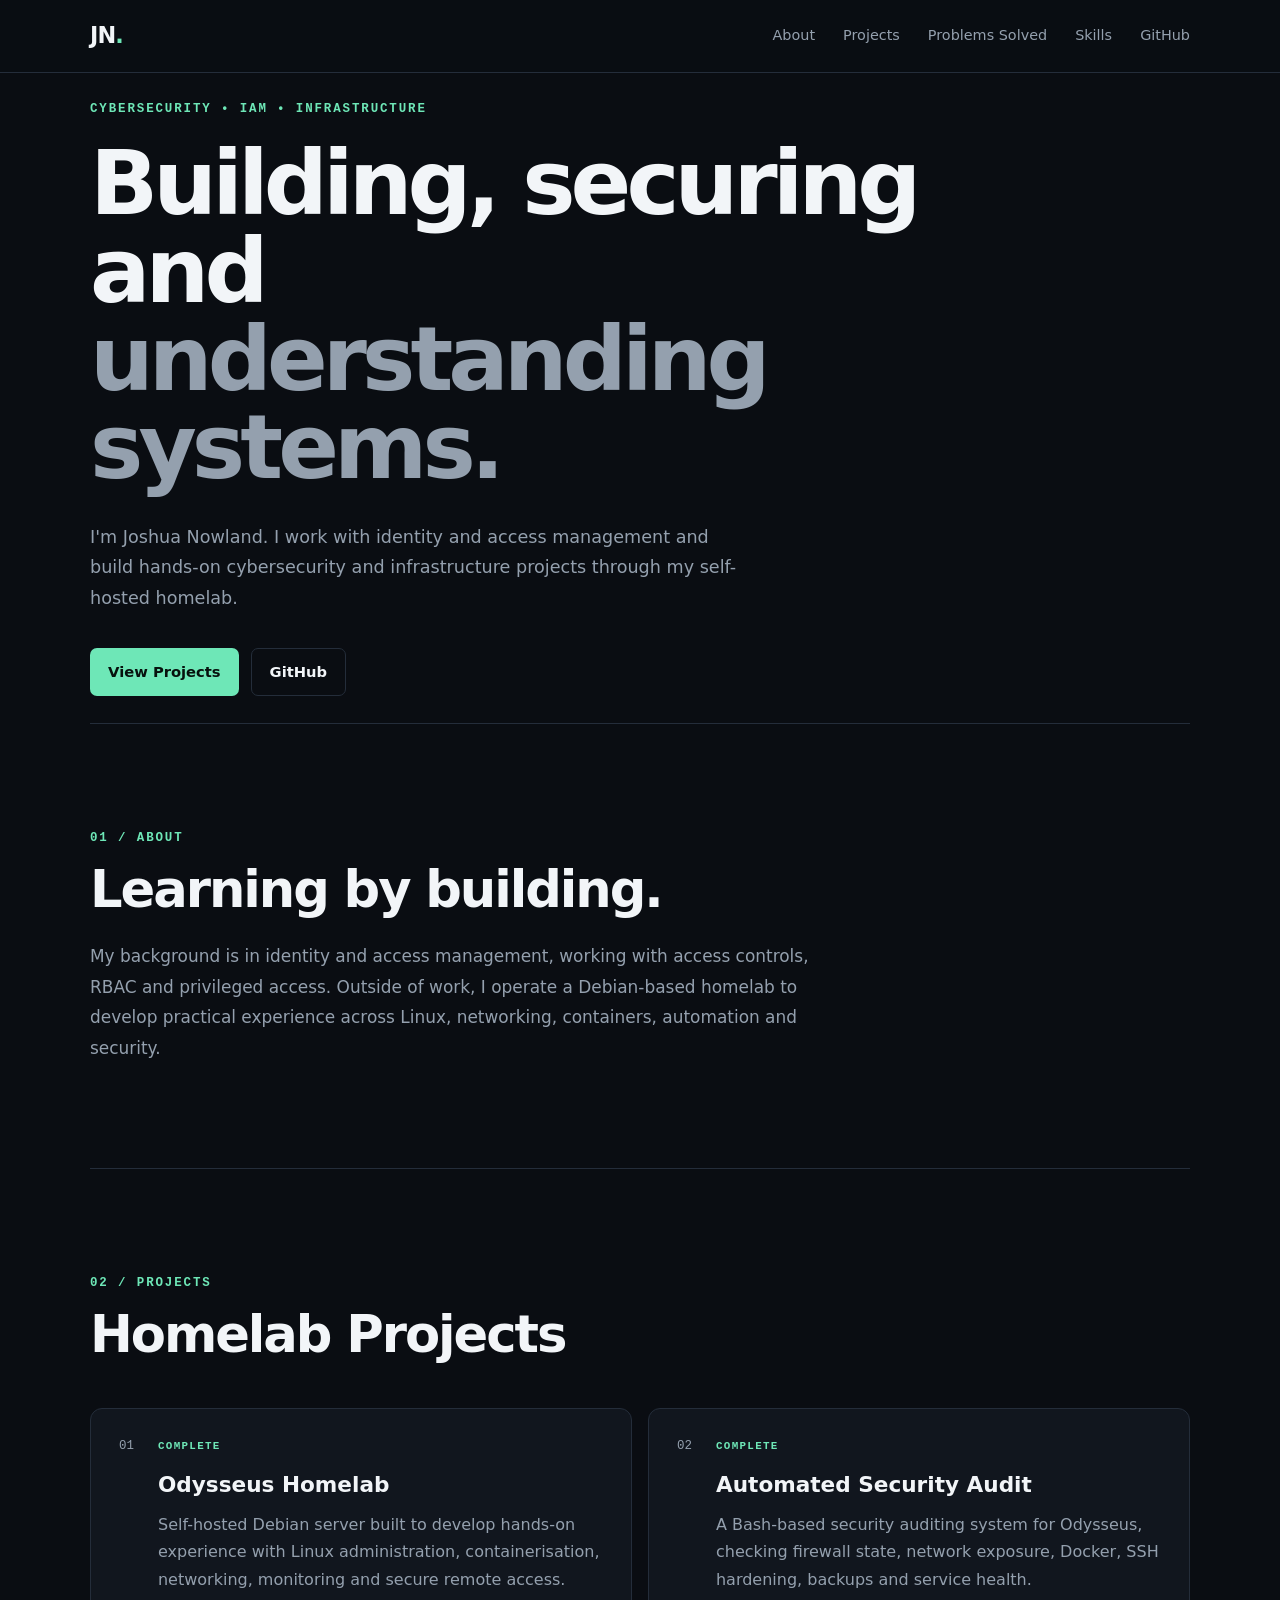
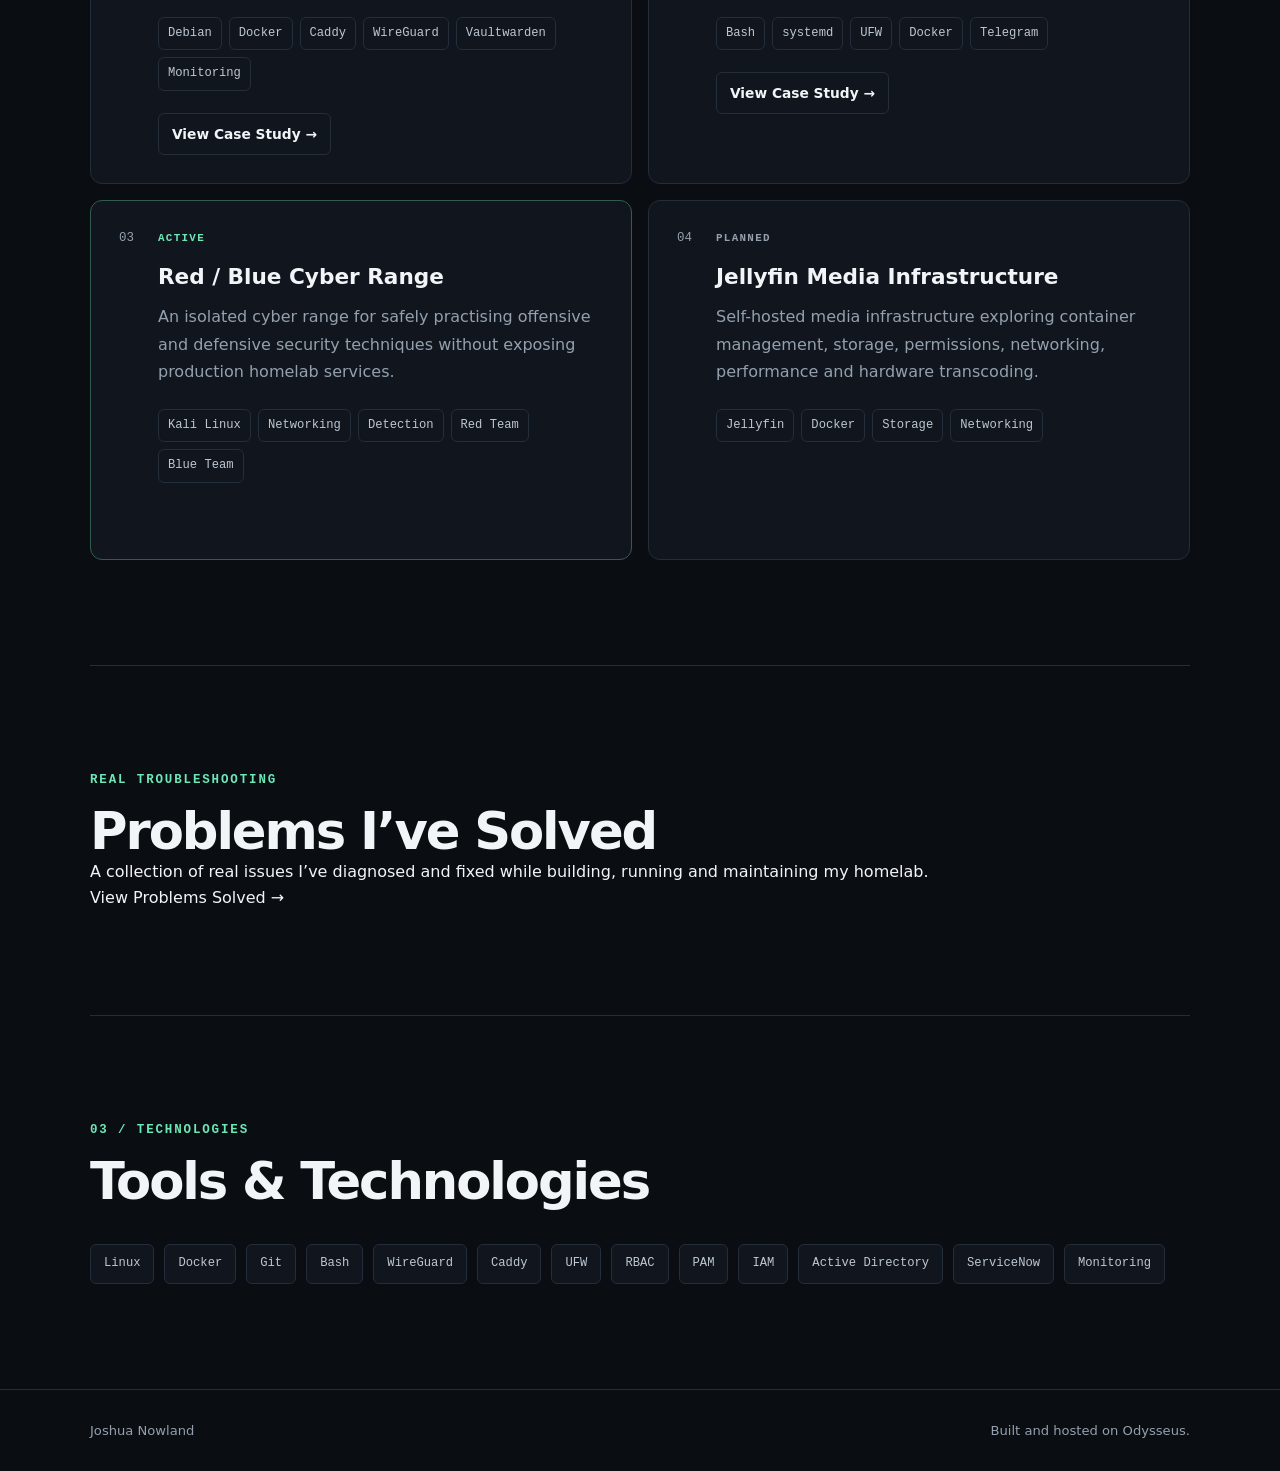
==== commit 527bef9e: "Add problems solved page" ====
--- a/index.html
+++ b/index.html
@@ -198,77 +198,20 @@
 
     </section>
 
-    <section class="section container" id="problems">
+<section class="section container" id="problems">
     <p class="section-label">REAL TROUBLESHOOTING</p>
     <h2>Problems I’ve Solved</h2>
 
-    <div class="case-grid">
-
-        <div class="case-panel">
-            <p class="project-status">PROJECT 02 — SECURITY AUDIT</p>
-            <h3>Systemd hardening broke UFW checks</h3>
-            <p>
-                ProtectSystem=strict prevented UFW from creating its runtime lock,
-                causing false CRITICAL audit results. I traced the issue through the
-                systemd journal and adjusted the service to ProtectSystem=full while
-                keeping useful sandboxing in place.
-            </p>
-        </div>
-
-        <div class="case-panel">
-            <p class="project-status">ODYSSEUS — NETWORKING</p>
-            <h3>Server restart affected household connectivity</h3>
-            <p>
-                After Odysseus became unavailable following a restart, devices around
-                the house appeared to lose internet access. Testing showed that the
-                broadband connection itself was still healthy, but clients depended on
-                AdGuard running on Odysseus for DNS.
-            </p>
-            <p>
-                This exposed a single point of failure in the network design and showed
-                me the importance of separating internet connectivity from DNS
-                resolution when troubleshooting.
-            </p>
-        </div>
-
-        <div class="case-panel">
-            <p class="project-status">ODYSSEUS — NETWORKING</p>
-            <h3>Slow DNS made the internet feel broken</h3>
-            <p>
-                DNS requests through AdGuard were taking roughly six to eight seconds,
-                while direct external DNS queries were completing in around a tenth of
-                a second.
-            </p>
-            <p>
-                AdGuard logs showed repeated timeouts to the configured Quad9
-                DNS-over-HTTPS upstream. I removed the single upstream dependency and
-                configured multiple healthy DNS resolvers instead.
-            </p>
-        </div>
-
-        <div class="case-panel">
-            <p class="project-status">PROJECT 02 — SECURITY AUDIT</p>
-            <h3>Authentication checks produced false positives</h3>
-            <p>
-                The first version of the audit treated a mistyped local sudo password
-                as suspicious authentication activity. I narrowed the check to the SSH
-                service journal so it focused on remote authentication failures rather
-                than unrelated local sudo mistakes.
-            </p>
-        </div>
-
-        <div class="case-panel">
-            <p class="project-status">PROJECT 02 — SECURITY AUDIT</p>
-            <h3>A successful backup job didn’t prove the backup worked</h3>
-            <p>
-                I changed the Vaultwarden backup check from simply confirming that the
-                backup service completed successfully to verifying that recent,
-                non-empty backup artifacts were actually created.
-            </p>
-        </div>
-
-    </div>
+    <p>
+        A collection of real issues I’ve diagnosed and fixed while building,
+        running and maintaining my homelab.
+    </p>
+
+    <a class="project-link" href="/problems/">
+        View Problems Solved →
+    </a>
 </section>
+
     <!-- SKILLS -->
     <section id="skills" class="section container">
 
--- a/assets/css/style.css
+++ b/assets/css/style.css
@@ -772,3 +772,11 @@
         gap: 6px;
     }
 }
+.case-section h2 {
+    line-height: 1.2;
+    margin-bottom: 1.5rem;
+}
+
+.case-panel h3 {
+    line-height: 1.25;
+}
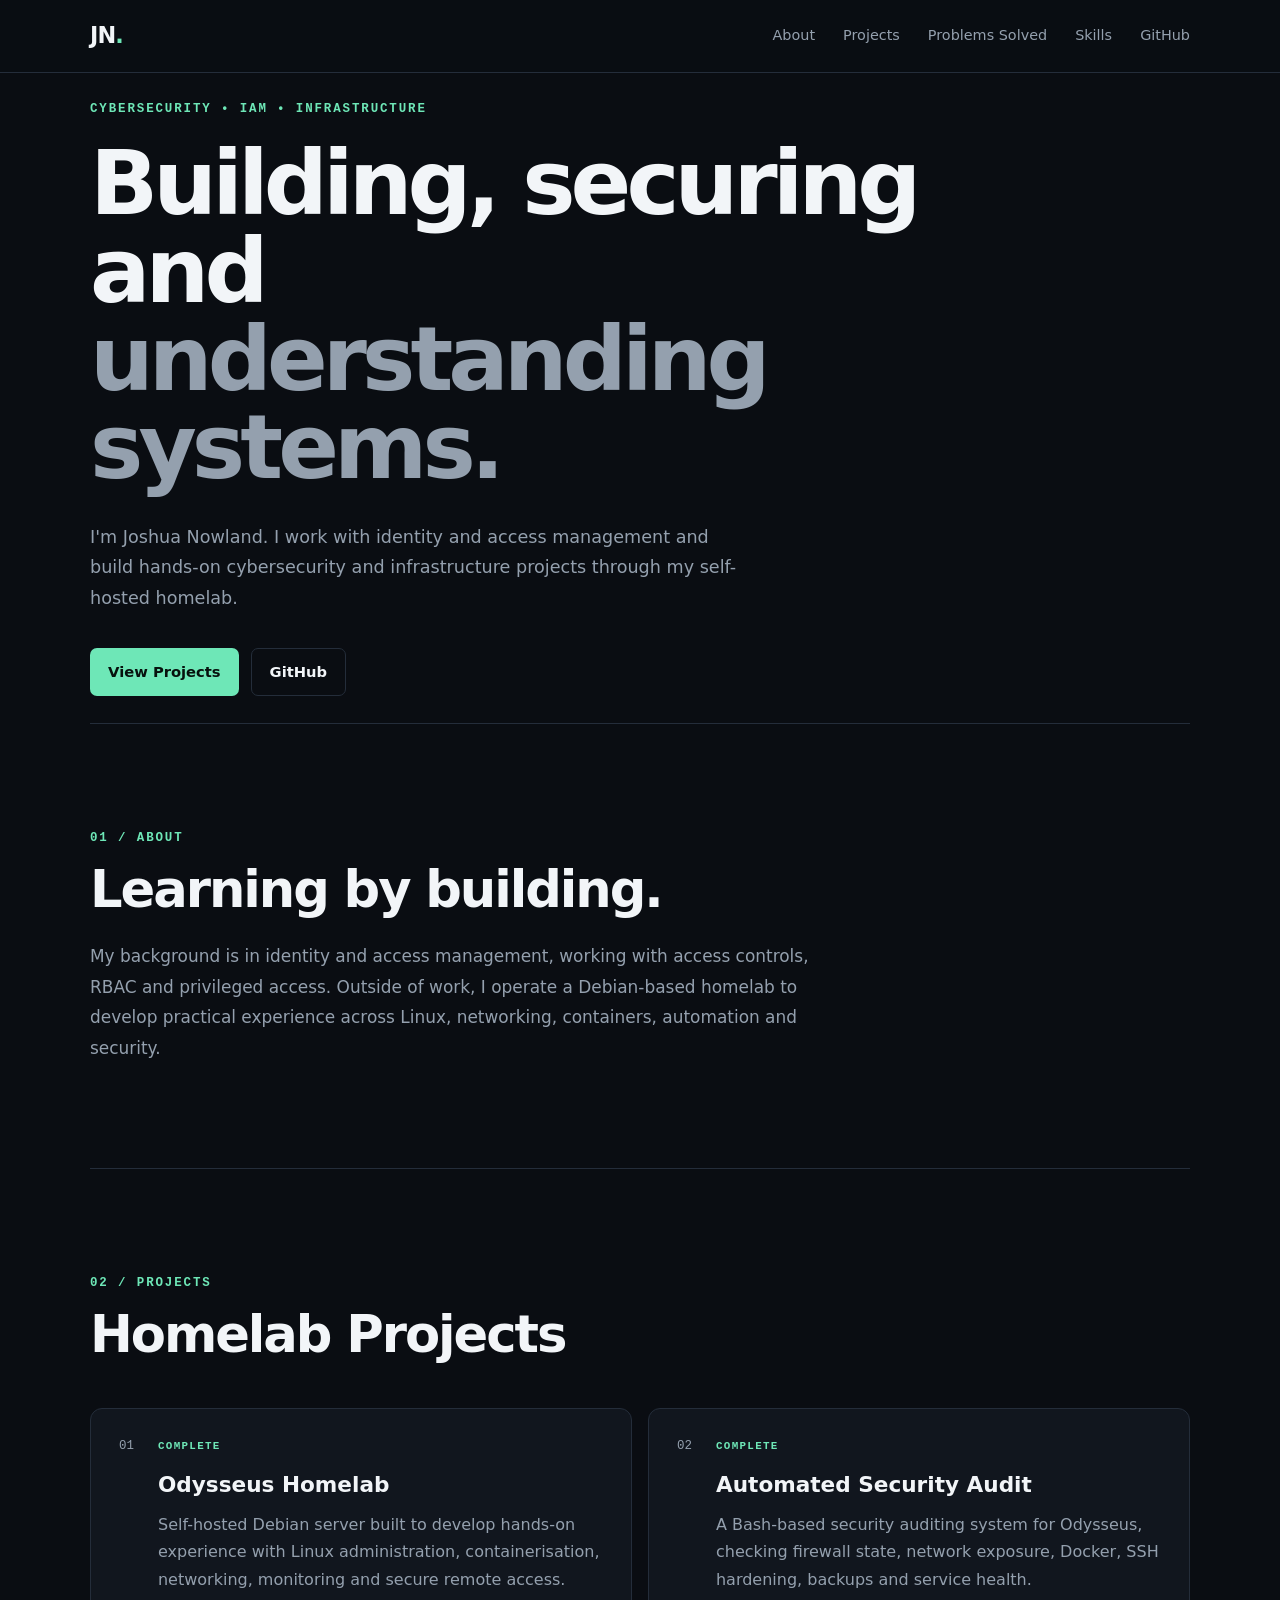
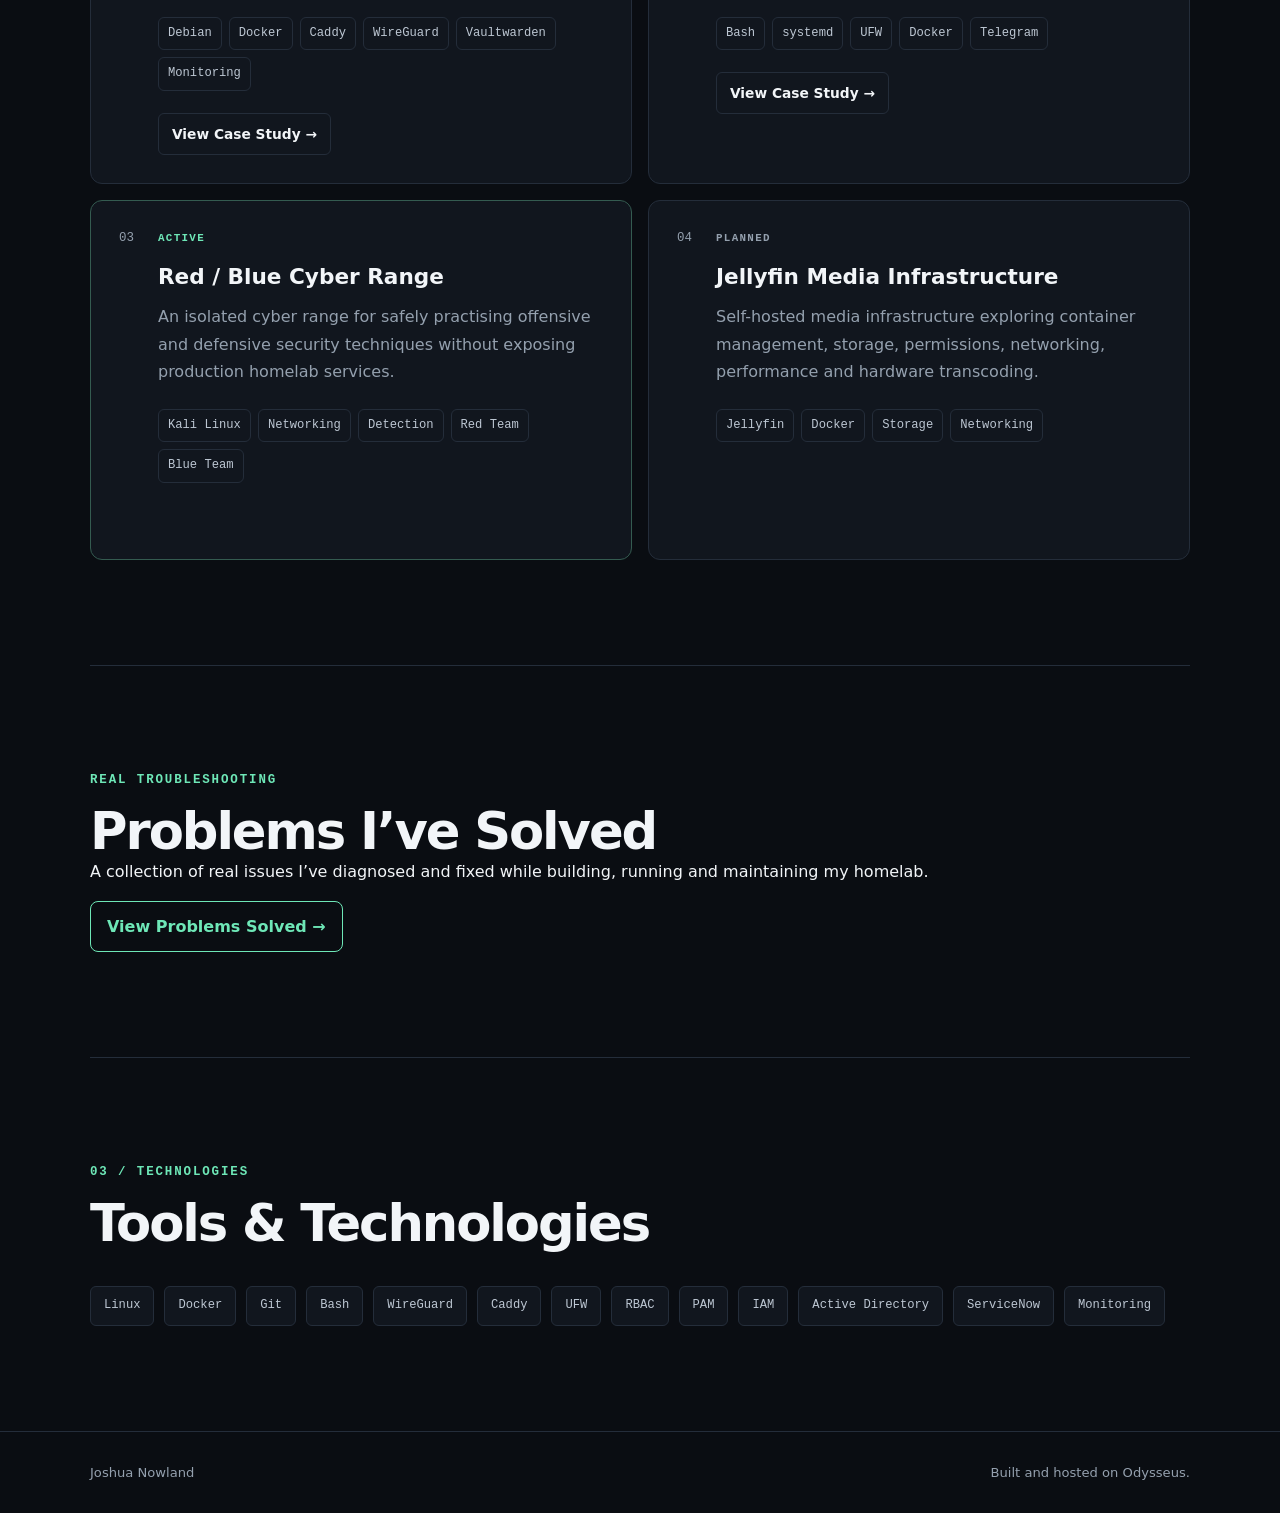
==== commit c3ebc9ed: "Improve problems page styling" ====
--- a/index.html
+++ b/index.html
@@ -206,10 +206,10 @@
         A collection of real issues I’ve diagnosed and fixed while building,
         running and maintaining my homelab.
     </p>
-
-    <a class="project-link" href="/problems/">
-        View Problems Solved →
+    <a class="problems-link" href="/problems/">
+    	View Problems Solved →
     </a>
+    
 </section>
 
     <!-- SKILLS -->
--- a/assets/css/style.css
+++ b/assets/css/style.css
@@ -773,10 +773,30 @@
     }
 }
 .case-section h2 {
-    line-height: 1.2;
+    line-height: 1.35;
     margin-bottom: 1.5rem;
 }
 
 .case-panel h3 {
     line-height: 1.25;
 }
+.problems-link {
+    display: inline-block;
+    margin-top: 1rem;
+    padding: 0.75rem 1rem;
+    border: 1px solid var(--accent);
+    border-radius: 8px;
+    color: var(--accent);
+    text-decoration: none;
+    font-weight: 600;
+    transition:
+        background-color 0.2s ease,
+        color 0.2s ease,
+        transform 0.2s ease;
+}
+
+.problems-link:hover {
+    background-color: var(--accent);
+    color: var(--background);
+    transform: translateY(-2px);
+}
